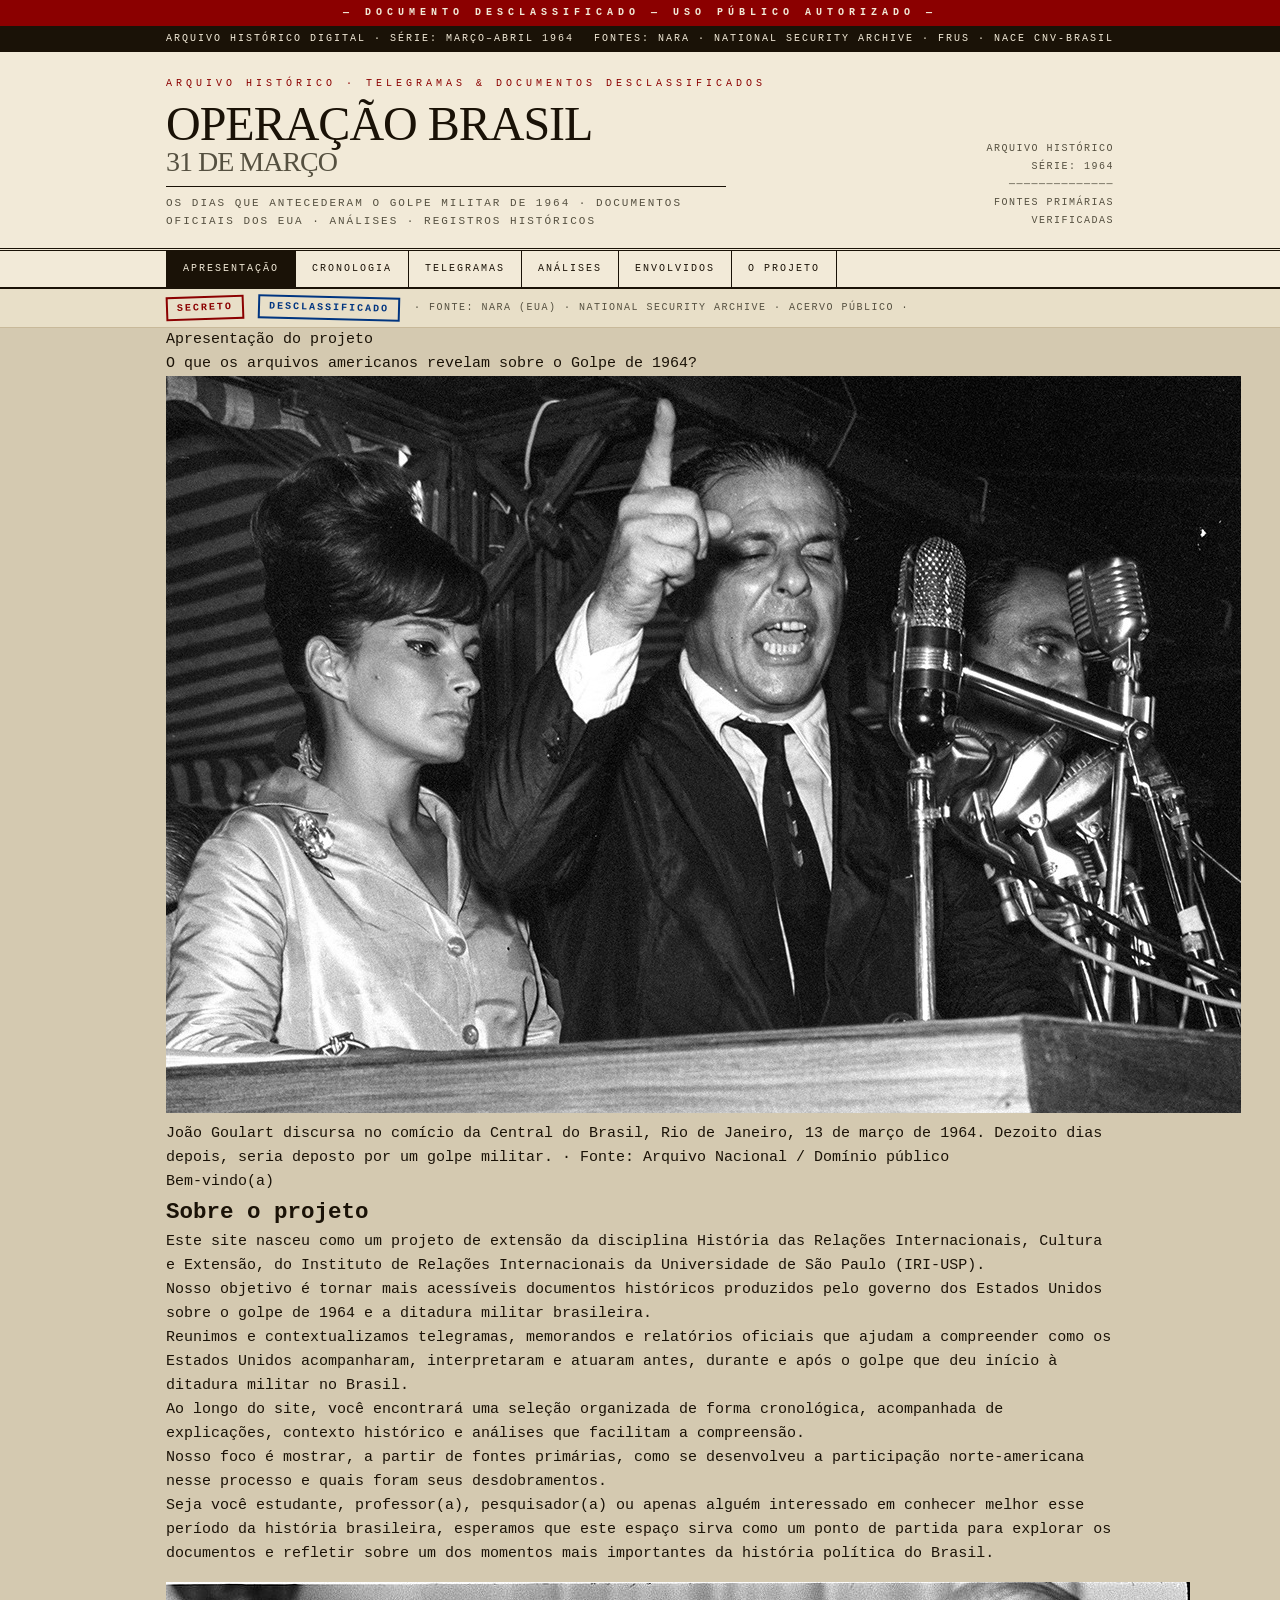
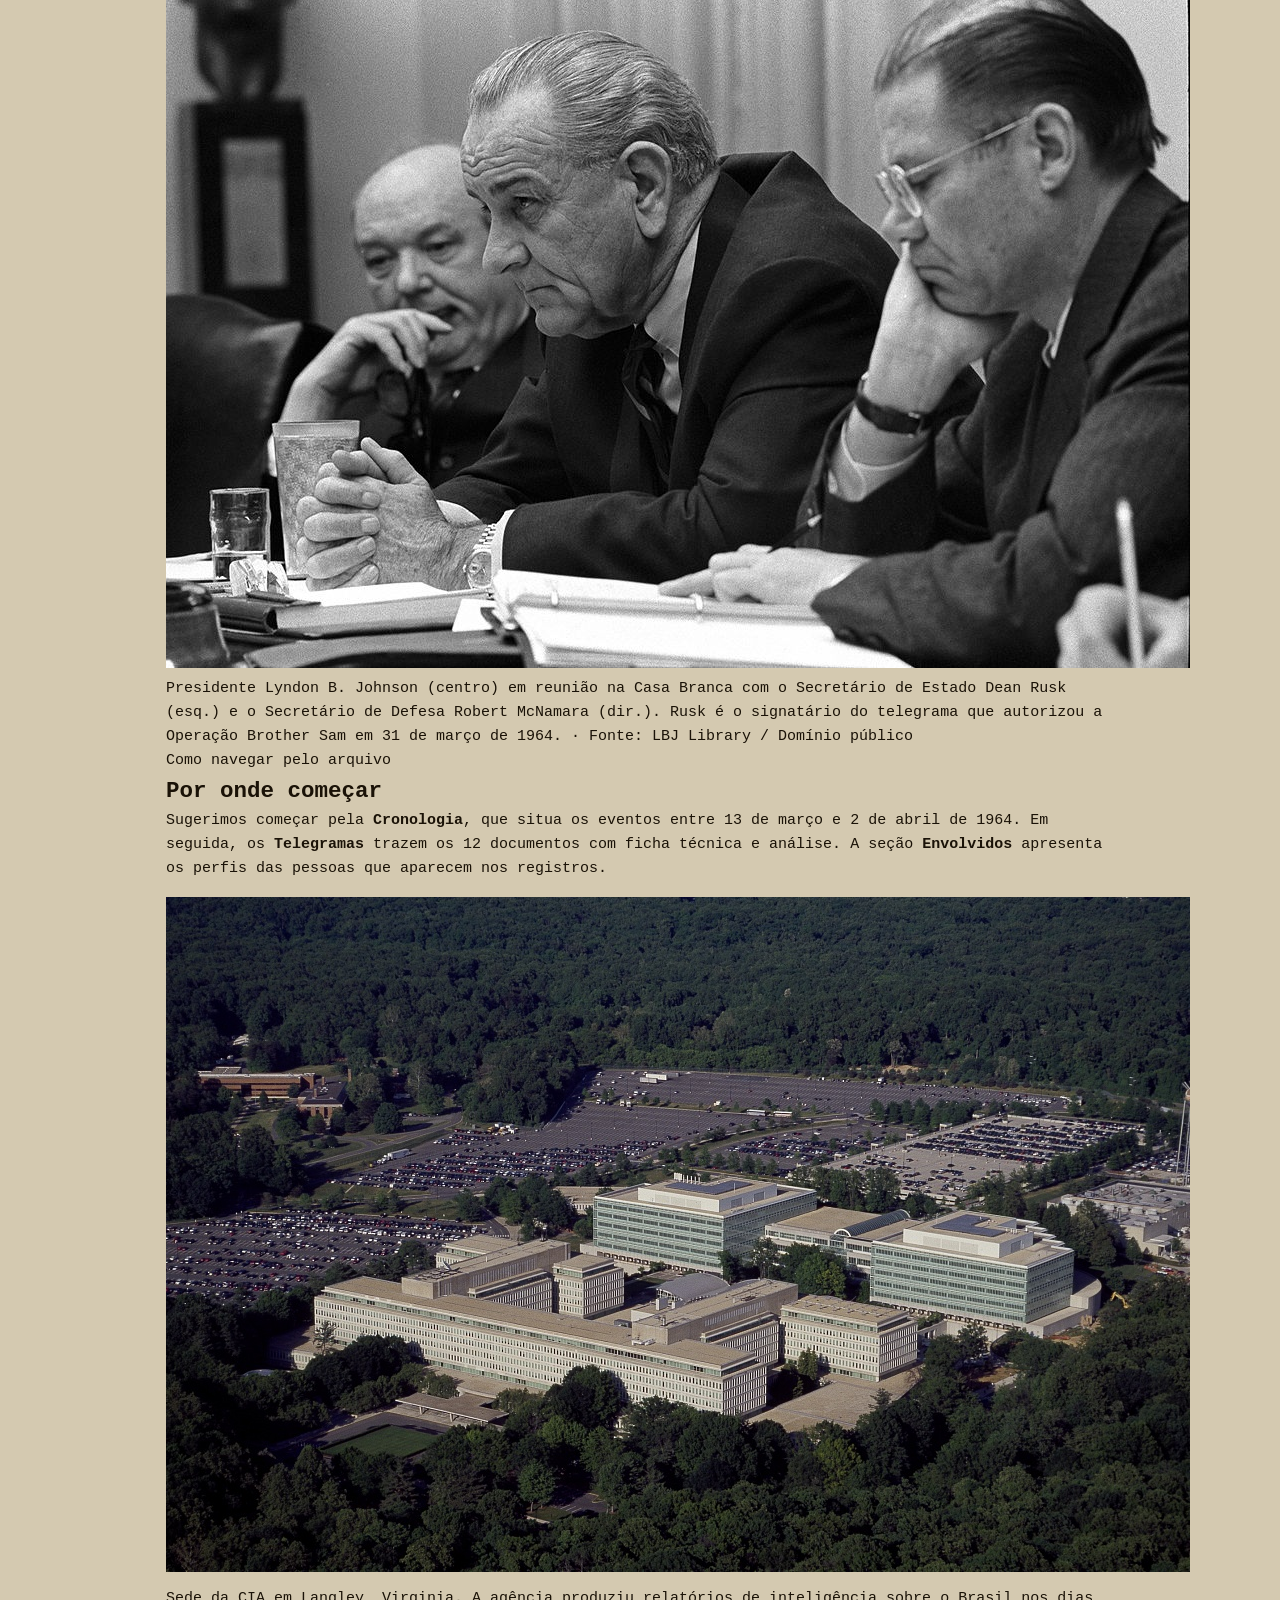
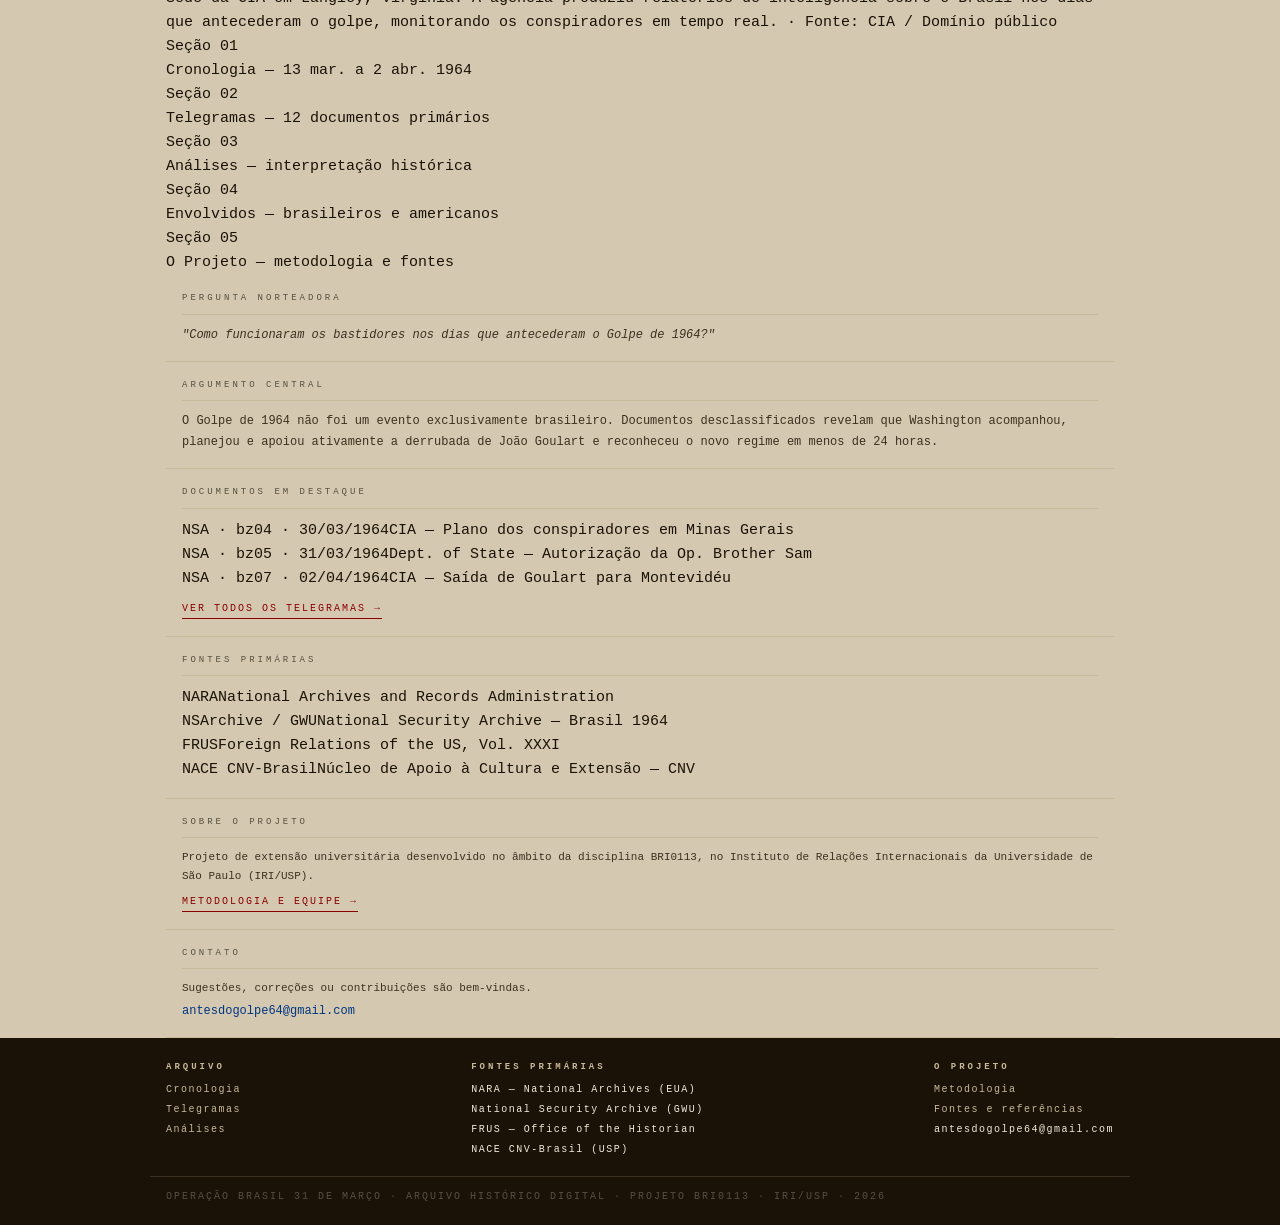
==== index.html @ 2d63143a "Add files via upload" ====
<!DOCTYPE html>
<html lang="pt-BR">
<head>
  <meta charset="UTF-8">
  <meta name="viewport" content="width=device-width, initial-scale=1.0">
  <title>Antes do Golpe — Os EUA e o Golpe de 1964</title>
  <link rel="stylesheet" href="css/style.css">
</head>
<body>

<div class="classify-bar">— documento desclassificado — uso público autorizado —</div>
<div class="meta-bar">
  <div class="container">
    <span>ARQUIVO HISTÓRICO DIGITAL · SÉRIE: MARÇO–ABRIL 1964</span>
    <span>FONTES: NARA · NATIONAL SECURITY ARCHIVE · FRUS · NACE CNV-BRASIL</span>
  </div>
</div>

<header class="site-header">
  <div class="container">
    <div class="header-left">
      <div class="header-eyebrow">arquivo histórico · telegramas & documentos desclassificados</div>
      <div class="site-title">OPERAÇÃO BRASIL <span>31 DE MARÇO</span></div>
      <div class="site-subtitle">OS DIAS QUE ANTECEDERAM O GOLPE MILITAR DE 1964 · DOCUMENTOS OFICIAIS DOS EUA · ANÁLISES · REGISTROS HISTÓRICOS</div>
    </div>
    <div class="header-right">ARQUIVO HISTÓRICO<br>SÉRIE: 1964<br>──────────────<br>FONTES PRIMÁRIAS<br>VERIFICADAS</div>
  </div>
</header>

<nav class="site-nav">
  <div class="container">
    <a class="nav-item active" href="index.html">Apresentação</a>
    <a class="nav-item" href="pages/cronologia.html">Cronologia</a>
    <a class="nav-item" href="pages/telegramas.html">Telegramas</a>
    <a class="nav-item" href="pages/analises.html">Análises</a>
    <a class="nav-item" href="pages/envolvidos.html">Envolvidos</a>
    <a class="nav-item" href="pages/sobre.html">O Projeto</a>
  </div>
</nav>

<div class="stamp-row">
  <div class="container">
    <span class="stamp">SECRETO</span>
    <span class="stamp azul">DESCLASSIFICADO</span>
    <span>· FONTE: NARA (EUA) · NATIONAL SECURITY ARCHIVE · ACERVO PÚBLICO ·</span>
  </div>
</div>

<div class="container">
  <div class="sobre-hero">
    <div class="sobre-hero-label">Apresentação do projeto</div>
    <div class="sobre-hero-title">O que os arquivos americanos revelam sobre o Golpe de 1964?</div>
    <img class="sobre-img" src="imagens/goulart-comicio.png" alt="João Goulart discursa no comício da Central do Brasil, 13 de março de 1964">
    <p class="img-caption">João Goulart discursa no comício da Central do Brasil, Rio de Janeiro, 13 de março de 1964. Dezoito dias depois, seria deposto por um golpe militar. · Fonte: Arquivo Nacional / Domínio público</p>
  </div>

  <div class="sobre-grid">
    <main class="sobre-main">

      <div class="sobre-section">
        <div class="sobre-section-label">Bem-vindo(a)</div>
        <h2>Sobre o projeto</h2>
        <p>Este site nasceu como um projeto de extensão da disciplina História das Relações Internacionais, Cultura e Extensão, do Instituto de Relações Internacionais da Universidade de São Paulo (IRI-USP).</p>
        <p>Nosso objetivo é tornar mais acessíveis documentos históricos produzidos pelo governo dos Estados Unidos sobre o golpe de 1964 e a ditadura militar brasileira.</p>
        <p>Reunimos e contextualizamos telegramas, memorandos e relatórios oficiais que ajudam a compreender como os Estados Unidos acompanharam, interpretaram e atuaram antes, durante e após o golpe que deu início à ditadura militar no Brasil.</p>
        <p>Ao longo do site, você encontrará uma seleção organizada de forma cronológica, acompanhada de explicações, contexto histórico e análises que facilitam a compreensão.</p>
        <p>Nosso foco é mostrar, a partir de fontes primárias, como se desenvolveu a participação norte-americana nesse processo e quais foram seus desdobramentos.</p>
        <p>Seja você estudante, professor(a), pesquisador(a) ou apenas alguém interessado em conhecer melhor esse período da história brasileira, esperamos que este espaço sirva como um ponto de partida para explorar os documentos e refletir sobre um dos momentos mais importantes da história política do Brasil.</p>
        <img class="sobre-img" src="imagens/lbj-rusk.png" alt="Presidente Lyndon B. Johnson em reunião na Casa Branca com Dean Rusk e Robert McNamara" style="margin-top:16px;">
        <p class="img-caption">Presidente Lyndon B. Johnson (centro) em reunião na Casa Branca com o Secretário de Estado Dean Rusk (esq.) e o Secretário de Defesa Robert McNamara (dir.). Rusk é o signatário do telegrama que autorizou a Operação Brother Sam em 31 de março de 1964. · Fonte: LBJ Library / Domínio público</p>
      </div>

      <div class="sobre-section">
        <div class="sobre-section-label">Como navegar pelo arquivo</div>
        <h2>Por onde começar</h2>
        <p>Sugerimos começar pela <strong>Cronologia</strong>, que situa os eventos entre 13 de março e 2 de abril de 1964. Em seguida, os <strong>Telegramas</strong> trazem os 12 documentos com ficha técnica e análise. A seção <strong>Envolvidos</strong> apresenta os perfis das pessoas que aparecem nos registros.</p>
        <img class="sobre-img" src="imagens/cia-langley.png" alt="Sede da CIA em Langley, Virginia" style="margin-top:16px;margin-bottom:6px;">
        <p class="img-caption">Sede da CIA em Langley, Virginia. A agência produziu relatórios de inteligência sobre o Brasil nos dias que antecederam o golpe, monitorando os conspiradores em tempo real. · Fonte: CIA / Domínio público</p>
        <div class="nav-grid">
          <a class="nav-grid-item" href="pages/cronologia.html">
            <div class="nav-grid-label">Seção 01</div>
            <div class="nav-grid-title">Cronologia — 13 mar. a 2 abr. 1964</div>
          </a>
          <a class="nav-grid-item" href="pages/telegramas.html">
            <div class="nav-grid-label">Seção 02</div>
            <div class="nav-grid-title">Telegramas — 12 documentos primários</div>
          </a>
          <a class="nav-grid-item" href="pages/analises.html">
            <div class="nav-grid-label">Seção 03</div>
            <div class="nav-grid-title">Análises — interpretação histórica</div>
          </a>
          <a class="nav-grid-item" href="pages/envolvidos.html">
            <div class="nav-grid-label">Seção 04</div>
            <div class="nav-grid-title">Envolvidos — brasileiros e americanos</div>
          </a>
          <a class="nav-grid-item" href="pages/sobre.html">
            <div class="nav-grid-label">Seção 05</div>
            <div class="nav-grid-title">O Projeto — metodologia e fontes</div>
          </a>
        </div>
      </div>

    </main>

    <aside class="sobre-sidebar">
      <div class="sidebar-block">
        <div class="sidebar-label">Pergunta norteadora</div>
        <p style="font-size:12px;line-height:1.7;color:var(--tinta-suave);font-style:italic;">"Como funcionaram os bastidores nos dias que antecederam o Golpe de 1964?"</p>
      </div>
      <div class="sidebar-block">
        <div class="sidebar-label">Argumento central</div>
        <p style="font-size:12px;line-height:1.7;color:var(--tinta-suave);">O Golpe de 1964 não foi um evento exclusivamente brasileiro. Documentos desclassificados revelam que Washington acompanhou, planejou e apoiou ativamente a derrubada de João Goulart e reconheceu o novo regime em menos de 24 horas.</p>
      </div>
      <div class="sidebar-block">
        <div class="sidebar-label">Documentos em destaque</div>
        <div class="fonte-item"><span class="fonte-sigla">NSA · bz04 · 30/03/1964</span>CIA — Plano dos conspiradores em Minas Gerais</div>
        <div class="fonte-item"><span class="fonte-sigla">NSA · bz05 · 31/03/1964</span>Dept. of State — Autorização da Op. Brother Sam</div>
        <div class="fonte-item"><span class="fonte-sigla">NSA · bz07 · 02/04/1964</span>CIA — Saída de Goulart para Montevidéu</div>
        <a class="read-more" href="pages/telegramas.html" style="margin-top:10px;display:inline-block;">Ver todos os telegramas →</a>
      </div>
      <div class="sidebar-block">
        <div class="sidebar-label">Fontes primárias</div>
        <div class="fonte-item"><span class="fonte-sigla">NARA</span><a href="https://www.archives.gov" target="_blank" rel="noopener">National Archives and Records Administration</a></div>
        <div class="fonte-item"><span class="fonte-sigla">NSArchive / GWU</span><a href="https://nsarchive2.gwu.edu/NSAEBB/NSAEBB118/" target="_blank" rel="noopener">National Security Archive — Brasil 1964</a></div>
        <div class="fonte-item"><span class="fonte-sigla">FRUS</span><a href="https://history.state.gov/historicaldocuments/frus1964-68v31" target="_blank" rel="noopener">Foreign Relations of the US, Vol. XXXI</a></div>
        <div class="fonte-item"><span class="fonte-sigla">NACE CNV-Brasil</span><a href="https://nacecnv-brasil.prceu.usp.br/" target="_blank" rel="noopener">Núcleo de Apoio à Cultura e Extensão — CNV</a></div>
      </div>
      <div class="sidebar-block">
        <div class="sidebar-label">Sobre o projeto</div>
        <p style="font-size:11px;line-height:1.7;color:var(--tinta-suave);">Projeto de extensão universitária desenvolvido no âmbito da disciplina BRI0113, no Instituto de Relações Internacionais da Universidade de São Paulo (IRI/USP).</p>
        <a class="read-more" href="pages/sobre.html" style="margin-top:8px;display:inline-block;">Metodologia e equipe →</a>
      </div>
      <div class="sidebar-block">
        <div class="sidebar-label">Contato</div>
        <p style="font-size:11px;line-height:1.7;color:var(--tinta-suave);">Sugestões, correções ou contribuições são bem-vindas.</p>
        <p style="font-size:12px;color:var(--azul);margin-top:4px;">antesdogolpe64@gmail.com</p>
      </div>
    </aside>
  </div>
</div>

<footer class="site-footer">
  <div class="container">
    <div class="footer-col"><strong>Arquivo</strong><a href="pages/cronologia.html">Cronologia</a><br><a href="pages/telegramas.html">Telegramas</a><br><a href="pages/analises.html">Análises</a></div>
    <div class="footer-col"><strong>Fontes primárias</strong>NARA — National Archives (EUA)<br>National Security Archive (GWU)<br>FRUS — Office of the Historian<br>NACE CNV-Brasil (USP)</div>
    <div class="footer-col"><strong>O Projeto</strong><a href="pages/sobre.html">Metodologia</a><br><a href="pages/sobre.html">Fontes e referências</a><br>antesdogolpe64@gmail.com</div>
  </div>
  <div class="footer-bottom container">OPERAÇÃO BRASIL 31 DE MARÇO · ARQUIVO HISTÓRICO DIGITAL · PROJETO BRI0113 · IRI/USP · 2026</div>
</footer>
</body>
</html>
---- css/style.css ----
/* Fontes do sistema — funcionam offline */

*, *::before, *::after { box-sizing: border-box; margin: 0; padding: 0; }

:root {
  --papel: #f2ead8;
  --papel-escuro: #e8dfc8;
  --papel-borda: #c8b99a;
  --tinta: #1a1207;
  --tinta-suave: #3d3020;
  --vermelho: #8b0000;
  --azul: #003580;
  --verde: #1a4a1a;
  --cinza: #555040;
}

html { scroll-behavior: smooth; }

body {
  font-family: 'Courier New', 'Courier New', monospace;
  background: #d4c9b0;
  color: var(--tinta);
  font-size: 15px;
  line-height: 1.6;
}

a { color: inherit; text-decoration: none; }
a:hover { text-decoration: underline; }

/* ── LAYOUT ── */
.container { max-width: 980px; margin: 0 auto; padding: 0 16px; }

/* ── CLASSIFY BAR ── */
.classify-bar {
  background: var(--vermelho);
  color: var(--papel);
  text-align: center;
  font-size: 10px;
  letter-spacing: 5px;
  text-transform: uppercase;
  padding: 5px;
  font-weight: 700;
}

/* ── TOP META BAR ── */
.meta-bar {
  background: var(--tinta);
  color: var(--papel);
  padding: 5px 0;
  font-size: 10px;
  letter-spacing: 2px;
}
.meta-bar .container {
  display: flex;
  justify-content: space-between;
  align-items: center;
}
.meta-bar a { color: var(--papel-borda); }
.meta-bar a:hover { color: var(--papel); text-decoration: none; }

/* ── HEADER ── */
.site-header {
  background: var(--papel);
  border-bottom: 3px double var(--tinta);
  padding: 24px 0 18px;
}
.site-header .container {
  display: flex;
  align-items: flex-end;
  justify-content: space-between;
  gap: 24px;
}
.header-left { flex: 1; }
.header-eyebrow {
  font-size: 10px;
  letter-spacing: 4px;
  text-transform: uppercase;
  color: var(--vermelho);
  margin-bottom: 8px;
}
.site-title {
  font-family: Georgia, serif;
  font-size: 48px;
  font-weight: normal;
  line-height: 1.0;
  letter-spacing: -1px;
  color: var(--tinta);
}
.site-title span { display: block; font-size: 28px; color: var(--cinza); }
.site-subtitle {
  margin-top: 10px;
  font-size: 11px;
  letter-spacing: 2px;
  color: var(--cinza);
  border-top: 1px solid var(--tinta);
  padding-top: 8px;
  max-width: 560px;
}
.header-right {
  text-align: right;
  font-size: 10px;
  letter-spacing: 1.5px;
  color: var(--cinza);
  line-height: 1.8;
}

/* ── NAV ── */
.site-nav {
  background: var(--papel);
  border-bottom: 2px solid var(--tinta);
  position: sticky;
  top: 0;
  z-index: 100;
}
.site-nav .container { display: flex; align-items: stretch; }
.nav-item {
  padding: 10px 16px;
  font-size: 10px;
  letter-spacing: 2px;
  text-transform: uppercase;
  border-right: 1px solid var(--tinta);
  color: var(--tinta);
  white-space: nowrap;
  transition: background 0.15s, color 0.15s;
  display: flex;
  align-items: center;
}
.nav-item:hover, .nav-item.active {
  background: var(--tinta);
  color: var(--papel);
  text-decoration: none;
}
.nav-item:first-child { border-left: 1px solid var(--tinta); }

/* ── STAMP ROW ── */
.stamp-row {
  background: var(--papel-escuro);
  border-bottom: 1px solid var(--papel-borda);
  padding: 7px 0;
}
.stamp-row .container {
  display: flex;
  align-items: center;
  gap: 14px;
  font-size: 10px;
  letter-spacing: 1.5px;
  color: var(--cinza);
  flex-wrap: wrap;
}
.stamp {
  border: 2px solid var(--vermelho);
  color: var(--vermelho);
  padding: 2px 9px;
  font-size: 10px;
  letter-spacing: 2px;
  font-weight: 700;
  transform: rotate(-2deg);
  display: inline-block;
  white-space: nowrap;
  flex-shrink: 0;
}
.stamp.azul {
  border-color: var(--azul);
  color: var(--azul);
  transform: rotate(1.5deg);
}

/* ── MAIN GRID ── */
.main-grid {
  background: var(--papel);
  display: grid;
  grid-template-columns: 1fr 300px;
  border-left: 1px solid var(--papel-borda);
  border-right: 1px solid var(--papel-borda);
}

/* ── HERO ── */
.hero {
  padding: 24px;
  border-bottom: 2px solid var(--tinta);
  border-right: 1px solid var(--papel-borda);
}
.hero-kicker {
  font-size: 10px;
  letter-spacing: 3px;
  text-transform: uppercase;
  color: var(--vermelho);
  margin-bottom: 8px;
}
.hero-hed {
  font-family: Georgia, serif;
  font-size: 26px;
  font-weight: normal;
  line-height: 1.2;
  color: var(--tinta);
  margin-bottom: 12px;
}
.hero-meta {
  display: flex;
  gap: 20px;
  font-size: 10px;
  letter-spacing: 1.5px;
  color: var(--cinza);
  border-top: 1px solid var(--papel-borda);
  border-bottom: 1px solid var(--papel-borda);
  padding: 7px 0;
  flex-wrap: wrap;
}
.hero-meta strong { color: var(--tinta); }
.redacted {
  background: var(--tinta);
  color: var(--tinta);
  border-radius: 2px;
  padding: 0 4px;
  user-select: none;
  font-size: 11px;
  cursor: not-allowed;
}
.hero-img {
  width: 100%;
  height: 200px;
  background: var(--papel-escuro);
  border: 1px solid var(--papel-borda);
  margin: 14px 0;
  display: flex;
  align-items: center;
  justify-content: center;
  font-size: 10px;
  letter-spacing: 2px;
  color: var(--cinza);
  text-transform: uppercase;
  position: relative;
  overflow: hidden;
}
.hero-img::after {
  content: '';
  position: absolute;
  inset: 0;
  background: repeating-linear-gradient(45deg, transparent, transparent 10px, rgba(0,0,0,0.02) 10px, rgba(0,0,0,0.02) 11px);
}
.hero-body {
  font-size: 14px;
  line-height: 1.7;
  color: var(--tinta-suave);
  margin-top: 12px;
  font-style: italic;
}
.hero-body p + p { margin-top: 10px; }
.read-more {
  display: inline-block;
  margin-top: 12px;
  font-size: 10px;
  letter-spacing: 2px;
  text-transform: uppercase;
  color: var(--vermelho);
  border-bottom: 1px solid var(--vermelho);
  padding-bottom: 1px;
}
.read-more:hover { text-decoration: none; color: var(--tinta); border-color: var(--tinta); }

/* ── ARTICLE LIST ── */
.article-list { border-right: 1px solid var(--papel-borda); }
.section-label {
  padding: 8px 24px;
  font-size: 9px;
  letter-spacing: 4px;
  text-transform: uppercase;
  color: var(--cinza);
  background: var(--papel-escuro);
  border-bottom: 1px solid var(--papel-borda);
  border-top: 1px solid var(--papel-borda);
}
.article-card {
  padding: 16px 24px;
  border-bottom: 1px solid var(--papel-borda);
  transition: background 0.1s;
  display: block;
}
.article-card:hover { background: var(--papel-escuro); text-decoration: none; }
.article-date {
  font-size: 10px;
  letter-spacing: 2px;
  color: var(--cinza);
  margin-bottom: 5px;
  text-transform: uppercase;
}
.article-hed {
  font-family: Georgia, serif;
  font-size: 16px;
  font-weight: normal;
  line-height: 1.3;
  color: var(--tinta);
  margin-bottom: 6px;
}
.article-deck {
  font-size: 12px;
  color: var(--tinta-suave);
  line-height: 1.5;
  margin-bottom: 8px;
}
.tag {
  display: inline-block;
  font-size: 9px;
  letter-spacing: 2px;
  text-transform: uppercase;
  border: 1px solid;
  padding: 2px 7px;
  margin-top: 2px;
}
.tag-telegrama { color: var(--vermelho); border-color: var(--vermelho); }
.tag-analise { color: var(--azul); border-color: var(--azul); }
.tag-cronologia { color: var(--verde); border-color: var(--verde); }
.tag-foto { color: #6b4c00; border-color: #6b4c00; }
.tag-documento { color: #4a0060; border-color: #4a0060; }

/* ── SIDEBAR ── */
.sidebar { padding: 0; background: var(--papel); }
.sidebar-block { padding: 16px; border-bottom: 1px solid var(--papel-borda); }
.sidebar-label {
  font-size: 9px;
  letter-spacing: 3px;
  text-transform: uppercase;
  color: var(--cinza);
  border-bottom: 1px solid var(--papel-borda);
  padding-bottom: 8px;
  margin-bottom: 10px;
}

/* Search */
.search-form { display: flex; }
.search-form input {
  flex: 1;
  font-family: 'Courier New', monospace;
  font-size: 11px;
  padding: 7px 10px;
  border: 1px solid var(--tinta);
  border-right: none;
  background: var(--papel);
  color: var(--tinta);
  outline: none;
  letter-spacing: 1px;
}
.search-form input:focus { background: #fff; }
.search-form button {
  font-family: 'Courier New', monospace;
  font-size: 10px;
  letter-spacing: 2px;
  padding: 7px 12px;
  border: 1px solid var(--tinta);
  background: var(--tinta);
  color: var(--papel);
  cursor: pointer;
  text-transform: uppercase;
}
.search-form button:hover { background: var(--vermelho); border-color: var(--vermelho); }

/* Timeline */
.tl-item {
  display: flex;
  gap: 10px;
  margin-bottom: 10px;
  font-size: 12px;
}
.tl-date {
  font-weight: 700;
  color: var(--vermelho);
  white-space: nowrap;
  font-size: 11px;
  min-width: 55px;
  padding-top: 1px;
}
.tl-text { color: var(--tinta-suave); line-height: 1.4; }

/* Doc items */
.doc-item {
  font-size: 11px;
  padding: 8px 0;
  border-bottom: 1px dashed var(--papel-borda);
  line-height: 1.5;
  color: var(--tinta-suave);
}
.doc-item:last-child { border-bottom: none; }
.doc-id {
  display: block;
  font-size: 10px;
  color: var(--vermelho);
  letter-spacing: 1.5px;
  margin-bottom: 2px;
  font-weight: 700;
}
.doc-item a:hover .doc-id { color: var(--tinta); }

/* Personagens */
.personagem-item {
  display: flex;
  gap: 10px;
  padding: 8px 0;
  border-bottom: 1px dashed var(--papel-borda);
  font-size: 12px;
  align-items: flex-start;
}
.personagem-item:last-child { border-bottom: none; }
.personagem-inicial {
  width: 36px;
  height: 36px;
  border: 1px solid var(--papel-borda);
  display: flex;
  align-items: center;
  justify-content: center;
  font-size: 13px;
  font-weight: 700;
  color: var(--cinza);
  flex-shrink: 0;
  background: var(--papel-escuro);
}
.personagem-nome { font-weight: 700; color: var(--tinta); font-size: 12px; }
.personagem-cargo { color: var(--cinza); font-size: 11px; }

/* ── FOOTER ── */
.site-footer {
  background: var(--tinta);
  color: var(--papel);
  padding: 20px 0;
  font-size: 10px;
  letter-spacing: 1.5px;
  margin-top: 0;
}
.site-footer .container {
  display: flex;
  justify-content: space-between;
  align-items: flex-start;
  gap: 24px;
  flex-wrap: wrap;
}
.footer-col { line-height: 2; }
.footer-col strong {
  display: block;
  margin-bottom: 4px;
  color: var(--papel-borda);
  letter-spacing: 3px;
  font-size: 9px;
  text-transform: uppercase;
}
.footer-col a { color: var(--papel-borda); }
.footer-col a:hover { color: var(--papel); text-decoration: none; }
.footer-bottom {
  border-top: 1px solid var(--tinta-suave);
  margin-top: 16px;
  padding-top: 12px;
  text-align: center;
  color: var(--cinza);
  font-size: 10px;
  letter-spacing: 2px;
}

/* ── PÁGINA INTERNA ── */
.page-header {
  background: var(--papel);
  border-bottom: 2px solid var(--tinta);
  border-left: 1px solid var(--papel-borda);
  border-right: 1px solid var(--papel-borda);
  padding: 24px;
}
.page-content {
  background: var(--papel);
  border-left: 1px solid var(--papel-borda);
  border-right: 1px solid var(--papel-borda);
  padding: 24px;
  min-height: 60vh;
}

/* ── TELEGRAMA PAGE ── */
.telegrama-doc {
  border: 1px solid var(--papel-borda);
  margin-bottom: 24px;
}
.telegrama-doc-header {
  background: var(--papel-escuro);
  border-bottom: 2px solid var(--tinta);
  padding: 16px 20px;
}
.telegrama-doc-grid {
  display: grid;
  grid-template-columns: 1fr 1fr;
  gap: 8px;
  font-size: 12px;
  margin-top: 10px;
}
.telegrama-doc-field strong {
  display: block;
  font-size: 9px;
  letter-spacing: 2px;
  text-transform: uppercase;
  color: var(--cinza);
  margin-bottom: 2px;
}
.telegrama-doc-body {
  padding: 20px;
  font-size: 13px;
  line-height: 1.8;
  white-space: pre-wrap;
  border-bottom: 1px solid var(--papel-borda);
}
.telegrama-doc-analysis {
  padding: 16px 20px;
  font-size: 13px;
  line-height: 1.7;
  color: var(--tinta-suave);
  border-top: 2px solid var(--tinta);
}
.telegrama-doc-analysis h3 {
  font-family: Georgia, serif;
  font-size: 15px;
  font-weight: normal;
  margin-bottom: 10px;
  color: var(--tinta);
}

/* ── CRONOLOGIA PAGE ── */
.cronologia-entry {
  display: grid;
  grid-template-columns: 120px 1fr;
  gap: 0;
  border-bottom: 1px solid var(--papel-borda);
}
.cronologia-entry:last-child { border-bottom: none; }
.cronologia-data {
  padding: 16px;
  border-right: 2px solid var(--vermelho);
  font-size: 11px;
  font-weight: 700;
  color: var(--vermelho);
  letter-spacing: 1.5px;
  line-height: 1.5;
}
.cronologia-data span {
  display: block;
  font-weight: normal;
  color: var(--cinza);
  font-size: 10px;
}
.cronologia-content { padding: 16px; }
.cronologia-content h3 {
  font-family: Georgia, serif;
  font-size: 17px;
  font-weight: normal;
  margin-bottom: 6px;
}
.cronologia-content p { font-size: 13px; color: var(--tinta-suave); line-height: 1.6; }
.cronologia-content .tag { margin-top: 8px; }

/* ── BACK LINK ── */
.back-link {
  display: inline-block;
  font-size: 10px;
  letter-spacing: 2px;
  text-transform: uppercase;
  color: var(--cinza);
  margin-bottom: 16px;
  padding: 4px 0;
  border-bottom: 1px solid var(--papel-borda);
}
.back-link:hover { color: var(--tinta); border-color: var(--tinta); text-decoration: none; }

/* ── RESPONSIVE ── */
@media (max-width: 720px) {
  .main-grid { grid-template-columns: 1fr; }
  .sidebar { border-top: 2px solid var(--tinta); }
  .site-title { font-size: 34px; }
  .site-title span { font-size: 22px; }
  .header-right { display: none; }
  .nav-item { padding: 10px 10px; font-size: 9px; letter-spacing: 1px; }
  .hero-hed { font-size: 20px; }
  .meta-bar .container { flex-direction: column; gap: 4px; text-align: center; }
  .site-footer .container { flex-direction: column; }
  .cronologia-entry { grid-template-columns: 90px 1fr; }
  .telegrama-doc-grid { grid-template-columns: 1fr; }
  .site-header .container { flex-direction: column; }
}
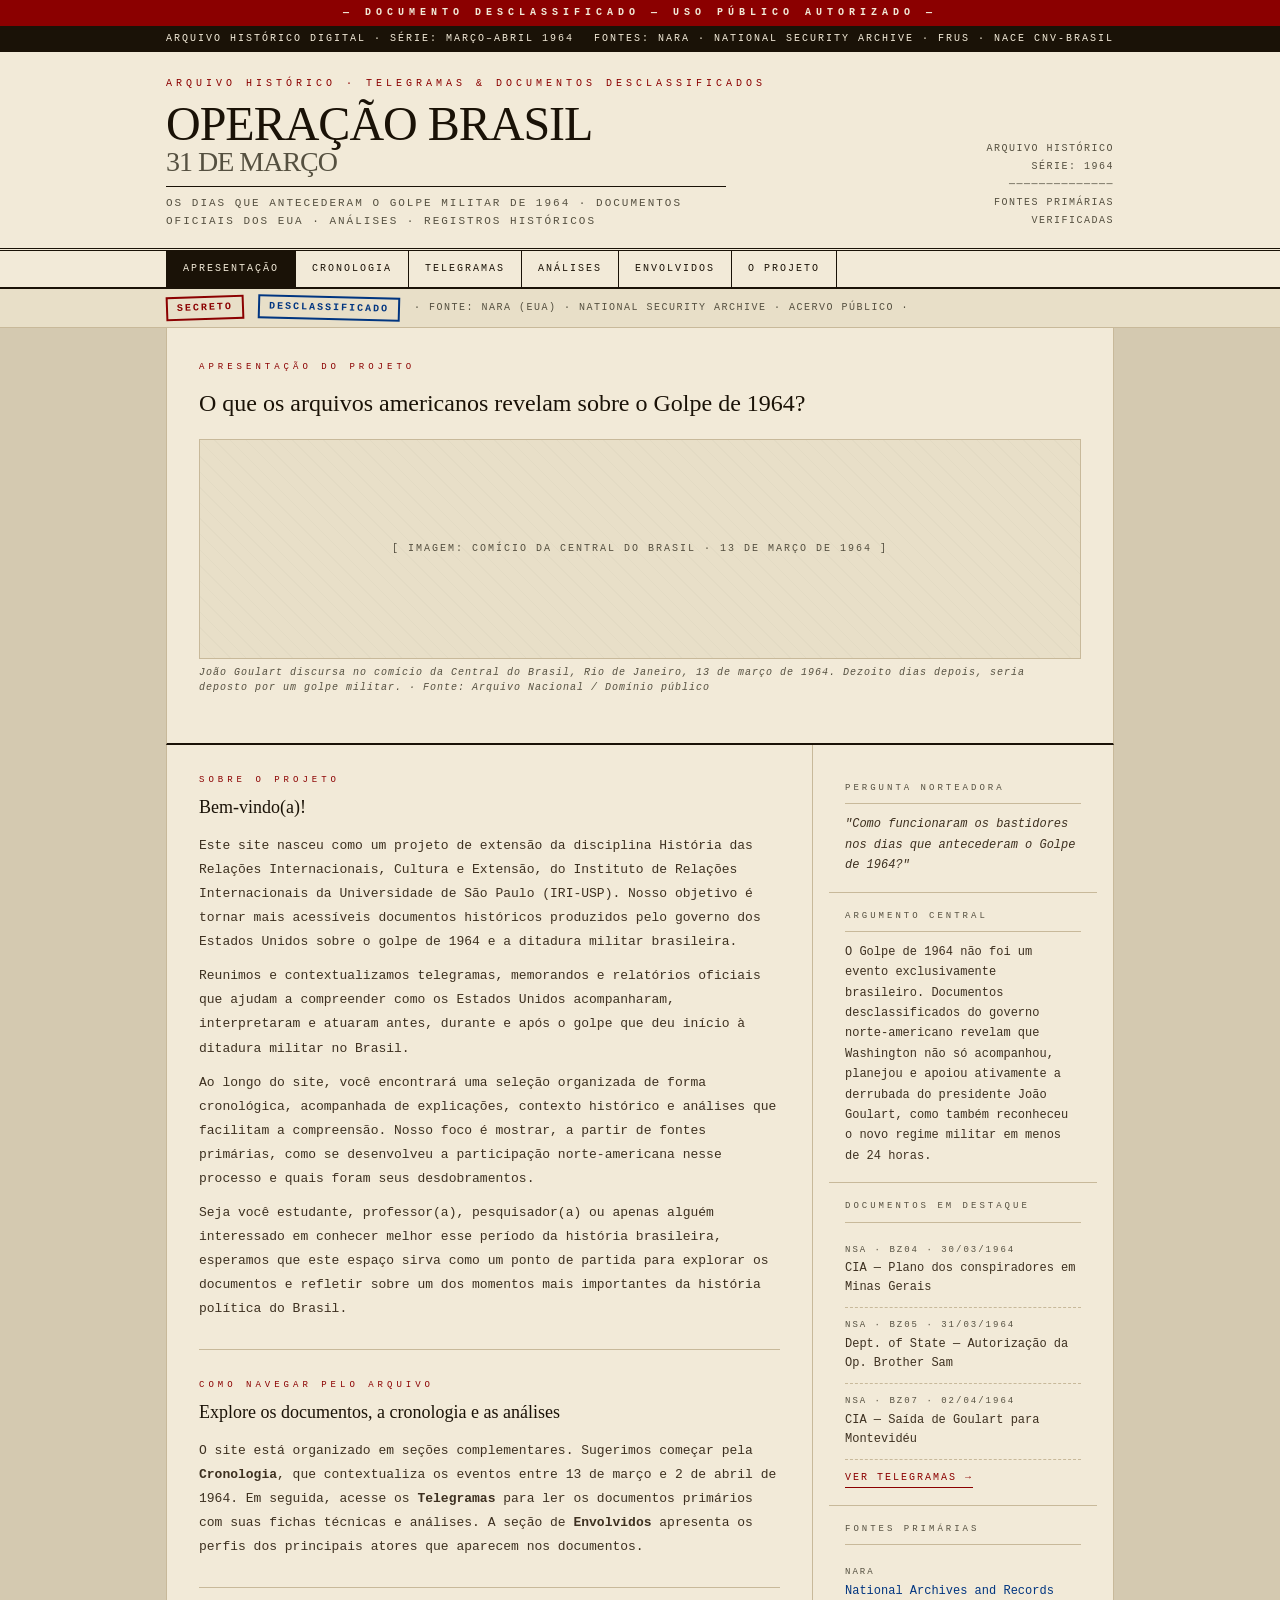
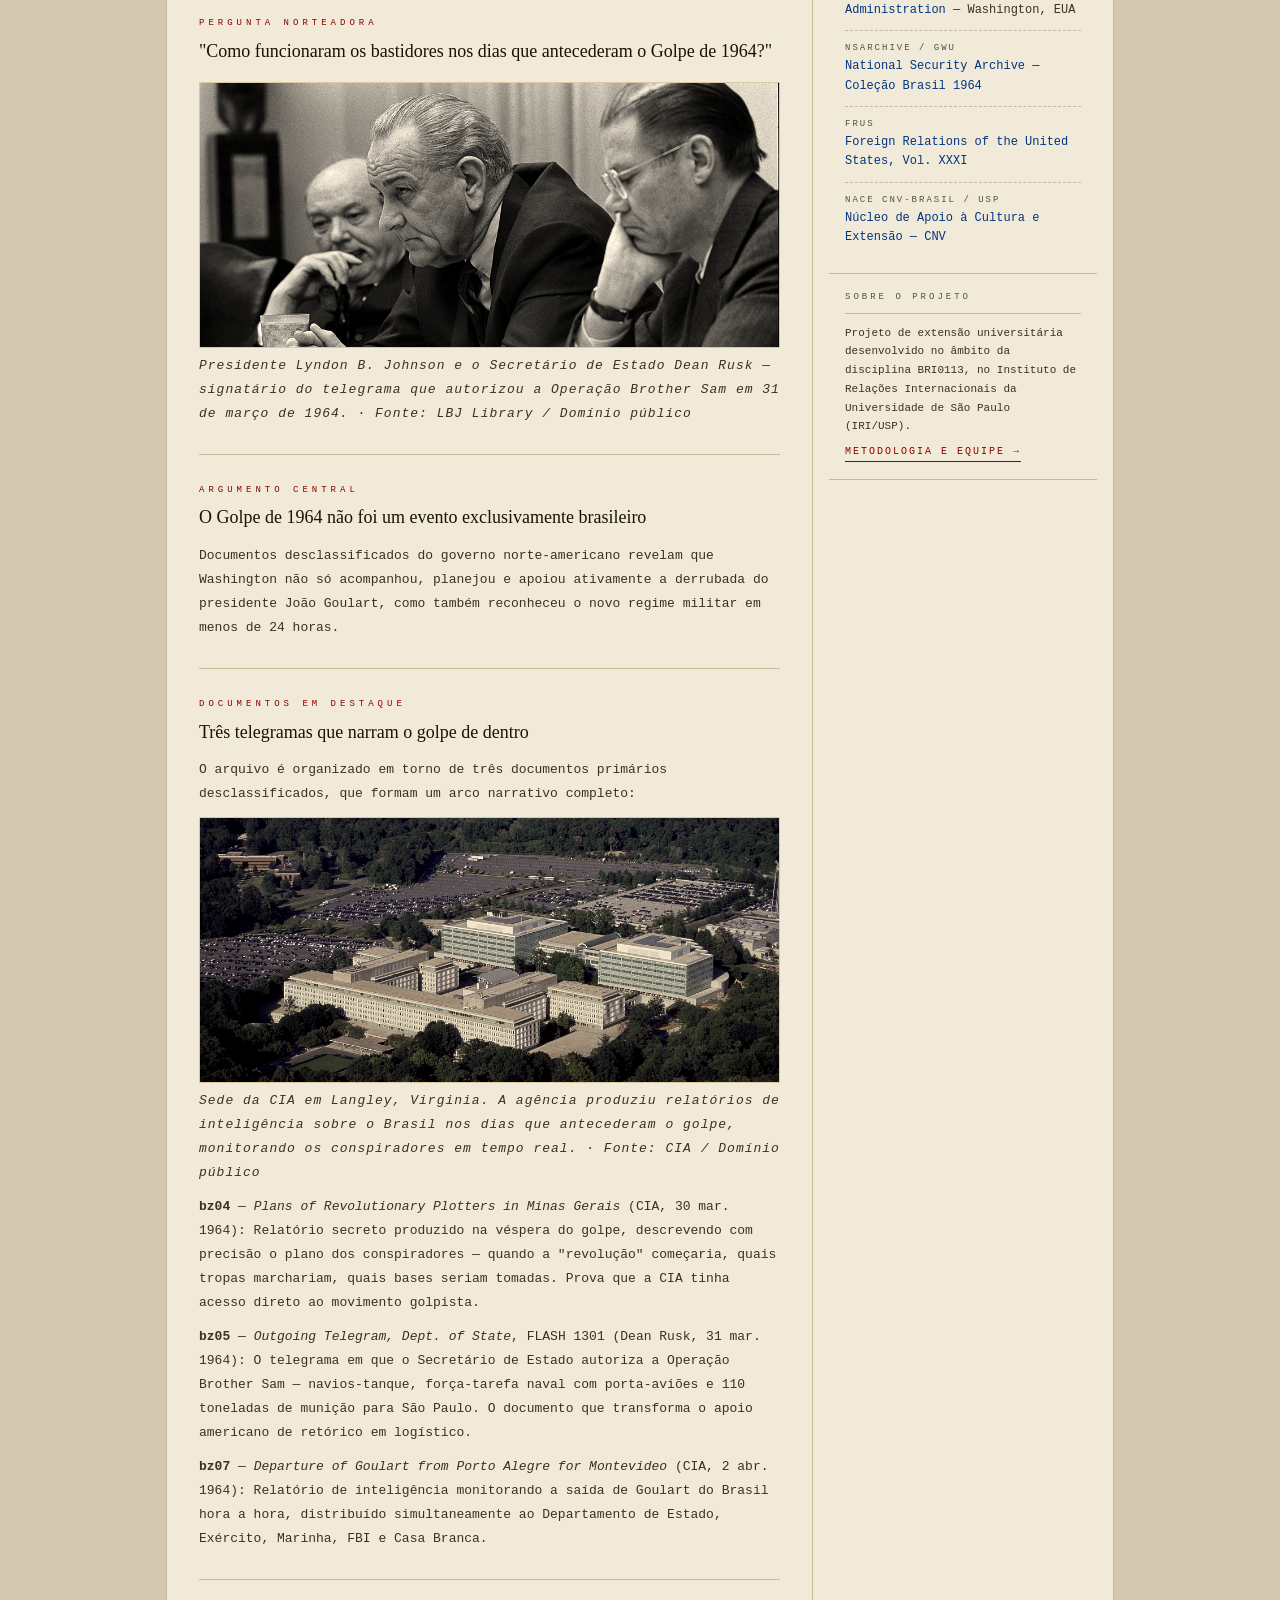
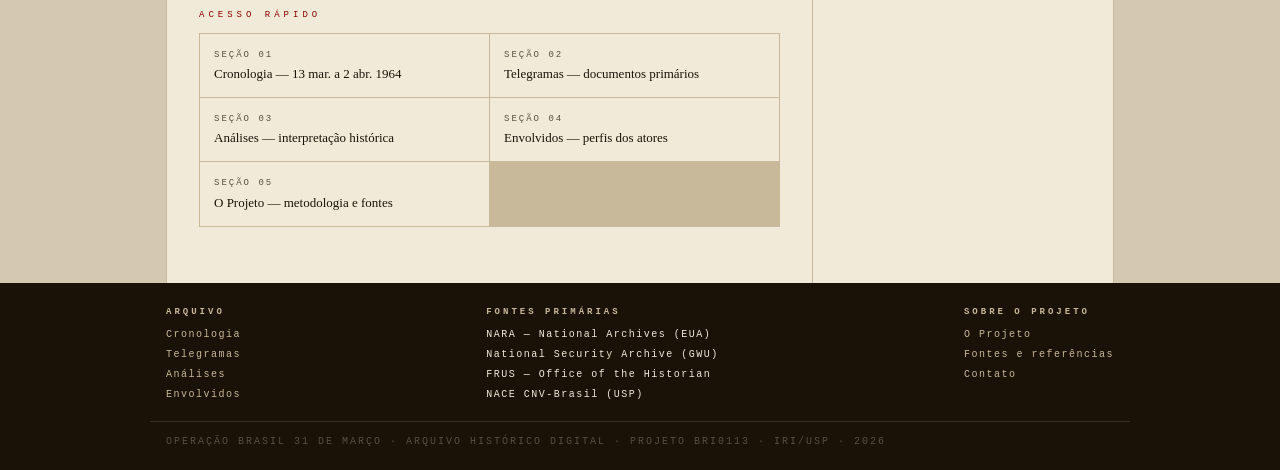
==== commit 8bc16341: "Add files via upload" ====
--- a/index.html
+++ b/index.html
@@ -3,12 +3,14 @@
 <head>
   <meta charset="UTF-8">
   <meta name="viewport" content="width=device-width, initial-scale=1.0">
-  <title>Antes do Golpe — Os EUA e o Golpe de 1964</title>
+  <title>Operação Brasil 31 de Março — Os Dias que Antecederam o Golpe de 1964</title>
+  <meta name="description" content="Arquivo histórico digital com telegramas oficiais desclassificados da CIA e do Departamento de Estado norte-americano sobre o papel dos EUA no golpe militar de 1964 no Brasil.">
   <link rel="stylesheet" href="css/style.css">
 </head>
 <body>
 
 <div class="classify-bar">— documento desclassificado — uso público autorizado —</div>
+
 <div class="meta-bar">
   <div class="container">
     <span>ARQUIVO HISTÓRICO DIGITAL · SÉRIE: MARÇO–ABRIL 1964</span>
@@ -20,10 +22,19 @@
   <div class="container">
     <div class="header-left">
       <div class="header-eyebrow">arquivo histórico · telegramas & documentos desclassificados</div>
-      <div class="site-title">OPERAÇÃO BRASIL <span>31 DE MARÇO</span></div>
+      <div class="site-title">
+        OPERAÇÃO BRASIL
+        <span>31 DE MARÇO</span>
+      </div>
       <div class="site-subtitle">OS DIAS QUE ANTECEDERAM O GOLPE MILITAR DE 1964 · DOCUMENTOS OFICIAIS DOS EUA · ANÁLISES · REGISTROS HISTÓRICOS</div>
     </div>
-    <div class="header-right">ARQUIVO HISTÓRICO<br>SÉRIE: 1964<br>──────────────<br>FONTES PRIMÁRIAS<br>VERIFICADAS</div>
+    <div class="header-right">
+      ARQUIVO HISTÓRICO<br>
+      SÉRIE: 1964<br>
+      ──────────────<br>
+      FONTES PRIMÁRIAS<br>
+      VERIFICADAS
+    </div>
   </div>
 </header>
 
@@ -47,35 +58,85 @@
 </div>
 
 <div class="container">
+
+  <!-- IMAGEM DE ABERTURA -->
   <div class="sobre-hero">
     <div class="sobre-hero-label">Apresentação do projeto</div>
     <div class="sobre-hero-title">O que os arquivos americanos revelam sobre o Golpe de 1964?</div>
-    <img class="sobre-img" src="imagens/goulart-comicio.png" alt="João Goulart discursa no comício da Central do Brasil, 13 de março de 1964">
+
+    <img
+      class="sobre-img"
+      src="https://upload.wikimedia.org/wikipedia/commons/thumb/6/6e/João_Goulart_discursando_-_13_de_março_1964.jpg/1200px-João_Goulart_discursando_-_13_de_março_1964.jpg"
+      alt="João Goulart discursa no comício da Central do Brasil, 13 de março de 1964"
+      onerror="this.style.display='none'; document.getElementById('img-placeholder-hero').style.display='flex';"
+    >
+    <div id="img-placeholder-hero" class="img-placeholder" style="display:none;">[ imagem: comício da Central do Brasil · 13 de março de 1964 ]</div>
     <p class="img-caption">João Goulart discursa no comício da Central do Brasil, Rio de Janeiro, 13 de março de 1964. Dezoito dias depois, seria deposto por um golpe militar. · Fonte: Arquivo Nacional / Domínio público</p>
   </div>
 
   <div class="sobre-grid">
     <main class="sobre-main">
 
-      <div class="sobre-section">
-        <div class="sobre-section-label">Bem-vindo(a)</div>
-        <h2>Sobre o projeto</h2>
-        <p>Este site nasceu como um projeto de extensão da disciplina História das Relações Internacionais, Cultura e Extensão, do Instituto de Relações Internacionais da Universidade de São Paulo (IRI-USP).</p>
-        <p>Nosso objetivo é tornar mais acessíveis documentos históricos produzidos pelo governo dos Estados Unidos sobre o golpe de 1964 e a ditadura militar brasileira.</p>
+      <!-- SEÇÃO 1: SOBRE O PROJETO -->
+      <div class="sobre-section">
+        <div class="sobre-section-label">Sobre o projeto</div>
+        <h2>Bem-vindo(a)!</h2>
+        <p>Este site nasceu como um projeto de extensão da disciplina História das Relações Internacionais, Cultura e Extensão, do Instituto de Relações Internacionais da Universidade de São Paulo (IRI-USP). Nosso objetivo é tornar mais acessíveis documentos históricos produzidos pelo governo dos Estados Unidos sobre o golpe de 1964 e a ditadura militar brasileira.</p>
         <p>Reunimos e contextualizamos telegramas, memorandos e relatórios oficiais que ajudam a compreender como os Estados Unidos acompanharam, interpretaram e atuaram antes, durante e após o golpe que deu início à ditadura militar no Brasil.</p>
-        <p>Ao longo do site, você encontrará uma seleção organizada de forma cronológica, acompanhada de explicações, contexto histórico e análises que facilitam a compreensão.</p>
-        <p>Nosso foco é mostrar, a partir de fontes primárias, como se desenvolveu a participação norte-americana nesse processo e quais foram seus desdobramentos.</p>
+        <p>Ao longo do site, você encontrará uma seleção organizada de forma cronológica, acompanhada de explicações, contexto histórico e análises que facilitam a compreensão. Nosso foco é mostrar, a partir de fontes primárias, como se desenvolveu a participação norte-americana nesse processo e quais foram seus desdobramentos.</p>
         <p>Seja você estudante, professor(a), pesquisador(a) ou apenas alguém interessado em conhecer melhor esse período da história brasileira, esperamos que este espaço sirva como um ponto de partida para explorar os documentos e refletir sobre um dos momentos mais importantes da história política do Brasil.</p>
-        <img class="sobre-img" src="imagens/lbj-rusk.png" alt="Presidente Lyndon B. Johnson em reunião na Casa Branca com Dean Rusk e Robert McNamara" style="margin-top:16px;">
-        <p class="img-caption">Presidente Lyndon B. Johnson (centro) em reunião na Casa Branca com o Secretário de Estado Dean Rusk (esq.) e o Secretário de Defesa Robert McNamara (dir.). Rusk é o signatário do telegrama que autorizou a Operação Brother Sam em 31 de março de 1964. · Fonte: LBJ Library / Domínio público</p>
-      </div>
-
+      </div>
+
+      <!-- SEÇÃO 2: COMO NAVEGAR -->
       <div class="sobre-section">
         <div class="sobre-section-label">Como navegar pelo arquivo</div>
-        <h2>Por onde começar</h2>
-        <p>Sugerimos começar pela <strong>Cronologia</strong>, que situa os eventos entre 13 de março e 2 de abril de 1964. Em seguida, os <strong>Telegramas</strong> trazem os 12 documentos com ficha técnica e análise. A seção <strong>Envolvidos</strong> apresenta os perfis das pessoas que aparecem nos registros.</p>
-        <img class="sobre-img" src="imagens/cia-langley.png" alt="Sede da CIA em Langley, Virginia" style="margin-top:16px;margin-bottom:6px;">
+        <h2>Explore os documentos, a cronologia e as análises</h2>
+        <p>O site está organizado em seções complementares. Sugerimos começar pela <strong>Cronologia</strong>, que contextualiza os eventos entre 13 de março e 2 de abril de 1964. Em seguida, acesse os <strong>Telegramas</strong> para ler os documentos primários com suas fichas técnicas e análises. A seção de <strong>Envolvidos</strong> apresenta os perfis dos principais atores que aparecem nos documentos.</p>
+      </div>
+
+      <!-- SEÇÃO 3: A PERGUNTA -->
+      <div class="sobre-section">
+        <div class="sobre-section-label">Pergunta norteadora</div>
+        <h2>"Como funcionaram os bastidores nos dias que antecederam o Golpe de 1964?"</h2>
+
+        <img
+          class="sobre-img"
+          src="images/lbj-rusk-1964.jpg"
+          alt="Presidente Lyndon B. Johnson e o Secretário de Estado Dean Rusk"
+          style="margin-top:16px;"
+        >
+        <p class="img-caption">Presidente Lyndon B. Johnson e o Secretário de Estado Dean Rusk — signatário do telegrama que autorizou a Operação Brother Sam em 31 de março de 1964. · Fonte: LBJ Library / Domínio público</p>
+      </div>
+
+      <!-- SEÇÃO 4: ARGUMENTO CENTRAL -->
+      <div class="sobre-section">
+        <div class="sobre-section-label">Argumento central</div>
+        <h2>O Golpe de 1964 não foi um evento exclusivamente brasileiro</h2>
+        <p>Documentos desclassificados do governo norte-americano revelam que Washington não só acompanhou, planejou e apoiou ativamente a derrubada do presidente João Goulart, como também reconheceu o novo regime militar em menos de 24 horas.</p>
+      </div>
+
+      <!-- SEÇÃO 5: OS DOCUMENTOS -->
+      <div class="sobre-section">
+        <div class="sobre-section-label">Documentos em destaque</div>
+        <h2>Três telegramas que narram o golpe de dentro</h2>
+        <p>O arquivo é organizado em torno de três documentos primários desclassificados, que formam um arco narrativo completo:</p>
+
+        <img
+          class="sobre-img"
+          src="images/cia-hq.jpg"
+          alt="Sede da CIA em Langley, Virginia"
+          style="margin-top:4px;"
+        >
         <p class="img-caption">Sede da CIA em Langley, Virginia. A agência produziu relatórios de inteligência sobre o Brasil nos dias que antecederam o golpe, monitorando os conspiradores em tempo real. · Fonte: CIA / Domínio público</p>
+
+        <p><strong>bz04</strong> — <em>Plans of Revolutionary Plotters in Minas Gerais</em> (CIA, 30 mar. 1964): Relatório secreto produzido na véspera do golpe, descrevendo com precisão o plano dos conspiradores — quando a "revolução" começaria, quais tropas marchariam, quais bases seriam tomadas. Prova que a CIA tinha acesso direto ao movimento golpista.</p>
+        <p><strong>bz05</strong> — <em>Outgoing Telegram, Dept. of State</em>, FLASH 1301 (Dean Rusk, 31 mar. 1964): O telegrama em que o Secretário de Estado autoriza a Operação Brother Sam — navios-tanque, força-tarefa naval com porta-aviões e 110 toneladas de munição para São Paulo. O documento que transforma o apoio americano de retórico em logístico.</p>
+        <p><strong>bz07</strong> — <em>Departure of Goulart from Porto Alegre for Montevideo</em> (CIA, 2 abr. 1964): Relatório de inteligência monitorando a saída de Goulart do Brasil hora a hora, distribuído simultaneamente ao Departamento de Estado, Exército, Marinha, FBI e Casa Branca.</p>
+      </div>
+
+      <!-- SEÇÃO 6: NAVEGAÇÃO RÁPIDA -->
+      <div class="sobre-section">
+        <div class="sobre-section-label">Acesso rápido</div>
         <div class="nav-grid">
           <a class="nav-grid-item" href="pages/cronologia.html">
             <div class="nav-grid-label">Seção 01</div>
@@ -83,7 +144,7 @@
           </a>
           <a class="nav-grid-item" href="pages/telegramas.html">
             <div class="nav-grid-label">Seção 02</div>
-            <div class="nav-grid-title">Telegramas — 12 documentos primários</div>
+            <div class="nav-grid-title">Telegramas — documentos primários</div>
           </a>
           <a class="nav-grid-item" href="pages/analises.html">
             <div class="nav-grid-label">Seção 03</div>
@@ -91,7 +152,7 @@
           </a>
           <a class="nav-grid-item" href="pages/envolvidos.html">
             <div class="nav-grid-label">Seção 04</div>
-            <div class="nav-grid-title">Envolvidos — brasileiros e americanos</div>
+            <div class="nav-grid-title">Envolvidos — perfis dos atores</div>
           </a>
           <a class="nav-grid-item" href="pages/sobre.html">
             <div class="nav-grid-label">Seção 05</div>
@@ -102,50 +163,93 @@
 
     </main>
 
+    <!-- SIDEBAR -->
     <aside class="sobre-sidebar">
+
       <div class="sidebar-block">
         <div class="sidebar-label">Pergunta norteadora</div>
-        <p style="font-size:12px;line-height:1.7;color:var(--tinta-suave);font-style:italic;">"Como funcionaram os bastidores nos dias que antecederam o Golpe de 1964?"</p>
-      </div>
+        <p style="font-size:12px; line-height:1.7; color:var(--tinta-suave); font-style:italic;">"Como funcionaram os bastidores nos dias que antecederam o Golpe de 1964?"</p>
+      </div>
+
       <div class="sidebar-block">
         <div class="sidebar-label">Argumento central</div>
-        <p style="font-size:12px;line-height:1.7;color:var(--tinta-suave);">O Golpe de 1964 não foi um evento exclusivamente brasileiro. Documentos desclassificados revelam que Washington acompanhou, planejou e apoiou ativamente a derrubada de João Goulart e reconheceu o novo regime em menos de 24 horas.</p>
-      </div>
+        <p style="font-size:12px; line-height:1.7; color:var(--tinta-suave);">O Golpe de 1964 não foi um evento exclusivamente brasileiro. Documentos desclassificados do governo norte-americano revelam que Washington não só acompanhou, planejou e apoiou ativamente a derrubada do presidente João Goulart, como também reconheceu o novo regime militar em menos de 24 horas.</p>
+      </div>
+
       <div class="sidebar-block">
         <div class="sidebar-label">Documentos em destaque</div>
-        <div class="fonte-item"><span class="fonte-sigla">NSA · bz04 · 30/03/1964</span>CIA — Plano dos conspiradores em Minas Gerais</div>
-        <div class="fonte-item"><span class="fonte-sigla">NSA · bz05 · 31/03/1964</span>Dept. of State — Autorização da Op. Brother Sam</div>
-        <div class="fonte-item"><span class="fonte-sigla">NSA · bz07 · 02/04/1964</span>CIA — Saída de Goulart para Montevidéu</div>
-        <a class="read-more" href="pages/telegramas.html" style="margin-top:10px;display:inline-block;">Ver todos os telegramas →</a>
-      </div>
+        <div class="fonte-item">
+          <span class="fonte-sigla">NSA · bz04 · 30/03/1964</span>
+          CIA — Plano dos conspiradores em Minas Gerais
+        </div>
+        <div class="fonte-item">
+          <span class="fonte-sigla">NSA · bz05 · 31/03/1964</span>
+          Dept. of State — Autorização da Op. Brother Sam
+        </div>
+        <div class="fonte-item">
+          <span class="fonte-sigla">NSA · bz07 · 02/04/1964</span>
+          CIA — Saída de Goulart para Montevidéu
+        </div>
+        <a class="read-more" href="pages/telegramas.html" style="margin-top:10px; display:inline-block;">Ver telegramas →</a>
+      </div>
+
       <div class="sidebar-block">
         <div class="sidebar-label">Fontes primárias</div>
-        <div class="fonte-item"><span class="fonte-sigla">NARA</span><a href="https://www.archives.gov" target="_blank" rel="noopener">National Archives and Records Administration</a></div>
-        <div class="fonte-item"><span class="fonte-sigla">NSArchive / GWU</span><a href="https://nsarchive2.gwu.edu/NSAEBB/NSAEBB118/" target="_blank" rel="noopener">National Security Archive — Brasil 1964</a></div>
-        <div class="fonte-item"><span class="fonte-sigla">FRUS</span><a href="https://history.state.gov/historicaldocuments/frus1964-68v31" target="_blank" rel="noopener">Foreign Relations of the US, Vol. XXXI</a></div>
-        <div class="fonte-item"><span class="fonte-sigla">NACE CNV-Brasil</span><a href="https://nacecnv-brasil.prceu.usp.br/" target="_blank" rel="noopener">Núcleo de Apoio à Cultura e Extensão — CNV</a></div>
-      </div>
+        <div class="fonte-item">
+          <span class="fonte-sigla">NARA</span>
+          <a href="https://www.archives.gov" target="_blank" rel="noopener">National Archives and Records Administration</a> — Washington, EUA
+        </div>
+        <div class="fonte-item">
+          <span class="fonte-sigla">NSArchive / GWU</span>
+          <a href="https://nsarchive2.gwu.edu/NSAEBB/NSAEBB118/" target="_blank" rel="noopener">National Security Archive — Coleção Brasil 1964</a>
+        </div>
+        <div class="fonte-item">
+          <span class="fonte-sigla">FRUS</span>
+          <a href="https://history.state.gov/historicaldocuments/frus1964-68v31" target="_blank" rel="noopener">Foreign Relations of the United States, Vol. XXXI</a>
+        </div>
+        <div class="fonte-item">
+          <span class="fonte-sigla">NACE CNV-Brasil / USP</span>
+          <a href="https://nacecnv-brasil.prceu.usp.br/" target="_blank" rel="noopener">Núcleo de Apoio à Cultura e Extensão — CNV</a>
+        </div>
+      </div>
+
       <div class="sidebar-block">
         <div class="sidebar-label">Sobre o projeto</div>
-        <p style="font-size:11px;line-height:1.7;color:var(--tinta-suave);">Projeto de extensão universitária desenvolvido no âmbito da disciplina BRI0113, no Instituto de Relações Internacionais da Universidade de São Paulo (IRI/USP).</p>
-        <a class="read-more" href="pages/sobre.html" style="margin-top:8px;display:inline-block;">Metodologia e equipe →</a>
-      </div>
-      <div class="sidebar-block">
-        <div class="sidebar-label">Contato</div>
-        <p style="font-size:11px;line-height:1.7;color:var(--tinta-suave);">Sugestões, correções ou contribuições são bem-vindas.</p>
-        <p style="font-size:12px;color:var(--azul);margin-top:4px;">antesdogolpe64@gmail.com</p>
-      </div>
+        <p style="font-size:11px; line-height:1.7; color:var(--tinta-suave);">Projeto de extensão universitária desenvolvido no âmbito da disciplina BRI0113, no Instituto de Relações Internacionais da Universidade de São Paulo (IRI/USP).</p>
+        <a class="read-more" href="pages/sobre.html" style="margin-top:8px; display:inline-block;">Metodologia e equipe →</a>
+      </div>
+
     </aside>
   </div>
 </div>
 
 <footer class="site-footer">
   <div class="container">
-    <div class="footer-col"><strong>Arquivo</strong><a href="pages/cronologia.html">Cronologia</a><br><a href="pages/telegramas.html">Telegramas</a><br><a href="pages/analises.html">Análises</a></div>
-    <div class="footer-col"><strong>Fontes primárias</strong>NARA — National Archives (EUA)<br>National Security Archive (GWU)<br>FRUS — Office of the Historian<br>NACE CNV-Brasil (USP)</div>
-    <div class="footer-col"><strong>O Projeto</strong><a href="pages/sobre.html">Metodologia</a><br><a href="pages/sobre.html">Fontes e referências</a><br>antesdogolpe64@gmail.com</div>
-  </div>
-  <div class="footer-bottom container">OPERAÇÃO BRASIL 31 DE MARÇO · ARQUIVO HISTÓRICO DIGITAL · PROJETO BRI0113 · IRI/USP · 2026</div>
+    <div class="footer-col">
+      <strong>Arquivo</strong>
+      <a href="pages/cronologia.html">Cronologia</a><br>
+      <a href="pages/telegramas.html">Telegramas</a><br>
+      <a href="pages/analises.html">Análises</a><br>
+      <a href="pages/envolvidos.html">Envolvidos</a>
+    </div>
+    <div class="footer-col">
+      <strong>Fontes primárias</strong>
+      NARA — National Archives (EUA)<br>
+      National Security Archive (GWU)<br>
+      FRUS — Office of the Historian<br>
+      NACE CNV-Brasil (USP)
+    </div>
+    <div class="footer-col">
+      <strong>Sobre o projeto</strong>
+      <a href="pages/sobre.html">O Projeto</a><br>
+      <a href="pages/sobre.html">Fontes e referências</a><br>
+      <a href="pages/sobre.html">Contato</a>
+    </div>
+  </div>
+  <div class="footer-bottom container">
+    OPERAÇÃO BRASIL 31 DE MARÇO · ARQUIVO HISTÓRICO DIGITAL · PROJETO BRI0113 · IRI/USP · 2026
+  </div>
 </footer>
+
 </body>
 </html>
--- a/css/style.css
+++ b/css/style.css
@@ -1,4 +1,4 @@
-/* Fontes do sistema — funcionam offline */
+/* Fontes do sistema — funcionam offline e no GitHub Pages */
 
 *, *::before, *::after { box-sizing: border-box; margin: 0; padding: 0; }
 
@@ -17,7 +17,7 @@
 html { scroll-behavior: smooth; }
 
 body {
-  font-family: 'Courier New', 'Courier New', monospace;
+  font-family: 'Courier New', 'Courier', monospace;
   background: #d4c9b0;
   color: var(--tinta);
   font-size: 15px;
@@ -79,7 +79,7 @@
   margin-bottom: 8px;
 }
 .site-title {
-  font-family: Georgia, serif;
+  font-family: 'Georgia', 'Palatino Linotype', serif;
   font-size: 48px;
   font-weight: normal;
   line-height: 1.0;
@@ -188,7 +188,7 @@
   margin-bottom: 8px;
 }
 .hero-hed {
-  font-family: Georgia, serif;
+  font-family: 'Georgia', 'Palatino Linotype', serif;
   font-size: 26px;
   font-weight: normal;
   line-height: 1.2;
@@ -285,7 +285,7 @@
   text-transform: uppercase;
 }
 .article-hed {
-  font-family: Georgia, serif;
+  font-family: 'Georgia', 'Palatino Linotype', serif;
   font-size: 16px;
   font-weight: normal;
   line-height: 1.3;
@@ -509,7 +509,7 @@
   border-top: 2px solid var(--tinta);
 }
 .telegrama-doc-analysis h3 {
-  font-family: Georgia, serif;
+  font-family: 'Georgia', 'Palatino Linotype', serif;
   font-size: 15px;
   font-weight: normal;
   margin-bottom: 10px;
@@ -541,7 +541,7 @@
 }
 .cronologia-content { padding: 16px; }
 .cronologia-content h3 {
-  font-family: Georgia, serif;
+  font-family: 'Georgia', 'Palatino Linotype', serif;
   font-size: 17px;
   font-weight: normal;
   margin-bottom: 6px;
@@ -561,6 +561,174 @@
   border-bottom: 1px solid var(--papel-borda);
 }
 .back-link:hover { color: var(--tinta); border-color: var(--tinta); text-decoration: none; }
+
+/* ── PERGUNTA BANNER ── */
+.pergunta-banner {
+  background: var(--tinta);
+  color: var(--papel);
+  padding: 14px 20px;
+  display: flex;
+  gap: 16px;
+  align-items: baseline;
+  flex-wrap: wrap;
+  border-left: 4px solid var(--vermelho);
+}
+.pergunta-label {
+  font-size: 9px;
+  letter-spacing: 3px;
+  text-transform: uppercase;
+  color: var(--papel-borda);
+  white-space: nowrap;
+  flex-shrink: 0;
+}
+.pergunta-texto {
+  font-family: 'Georgia', 'Palatino Linotype', serif;
+  font-size: 14px;
+  line-height: 1.5;
+  color: var(--papel);
+}
+
+/* ── SOBRE / INDEX PAGE ── */
+.sobre-hero {
+  background: var(--papel);
+  border-left: 1px solid var(--papel-borda);
+  border-right: 1px solid var(--papel-borda);
+  border-bottom: 2px solid var(--tinta);
+  padding: 32px 32px 28px;
+}
+.sobre-hero-label {
+  font-size: 9px;
+  letter-spacing: 4px;
+  text-transform: uppercase;
+  color: var(--vermelho);
+  margin-bottom: 12px;
+}
+.sobre-hero-title {
+  font-family: 'Georgia', 'Palatino Linotype', serif;
+  font-size: 24px;
+  font-weight: normal;
+  line-height: 1.35;
+  color: var(--tinta);
+  margin-bottom: 20px;
+  max-width: 700px;
+}
+.sobre-img {
+  width: 100%;
+  max-height: 320px;
+  object-fit: cover;
+  border: 1px solid var(--papel-borda);
+  display: block;
+  margin-bottom: 6px;
+  filter: sepia(30%) contrast(1.05);
+}
+.img-placeholder {
+  width: 100%;
+  height: 220px;
+  background: var(--papel-escuro);
+  border: 1px solid var(--papel-borda);
+  display: flex;
+  align-items: center;
+  justify-content: center;
+  font-size: 10px;
+  letter-spacing: 2px;
+  color: var(--cinza);
+  text-transform: uppercase;
+  margin-bottom: 6px;
+  position: relative;
+  overflow: hidden;
+}
+.img-placeholder::after {
+  content: '';
+  position: absolute;
+  inset: 0;
+  background: repeating-linear-gradient(45deg, transparent, transparent 10px, rgba(0,0,0,0.02) 10px, rgba(0,0,0,0.02) 11px);
+}
+.img-caption {
+  font-size: 10px;
+  color: var(--cinza);
+  letter-spacing: 1px;
+  margin-bottom: 20px;
+  font-style: italic;
+  line-height: 1.5;
+}
+.sobre-grid {
+  display: grid;
+  grid-template-columns: 1fr 300px;
+  background: var(--papel);
+  border-left: 1px solid var(--papel-borda);
+  border-right: 1px solid var(--papel-borda);
+}
+.sobre-main { padding: 28px 32px; border-right: 1px solid var(--papel-borda); }
+.sobre-sidebar { padding: 20px 16px; }
+.sobre-section { margin-bottom: 28px; padding-bottom: 28px; border-bottom: 1px solid var(--papel-borda); }
+.sobre-section:last-child { border-bottom: none; margin-bottom: 0; }
+.sobre-section-label {
+  font-size: 9px;
+  letter-spacing: 4px;
+  text-transform: uppercase;
+  color: var(--vermelho);
+  margin-bottom: 6px;
+}
+.sobre-section h2 {
+  font-family: 'Georgia', 'Palatino Linotype', serif;
+  font-size: 18px;
+  font-weight: normal;
+  margin-bottom: 12px;
+  color: var(--tinta);
+}
+.sobre-section p {
+  font-size: 13px;
+  line-height: 1.85;
+  color: var(--tinta-suave);
+  margin-bottom: 10px;
+}
+.sobre-section p:last-child { margin-bottom: 0; }
+.nav-grid {
+  display: grid;
+  grid-template-columns: 1fr 1fr;
+  gap: 1px;
+  background: var(--papel-borda);
+  border: 1px solid var(--papel-borda);
+  margin-top: 10px;
+}
+.nav-grid-item {
+  background: var(--papel);
+  padding: 14px;
+  display: block;
+  transition: background 0.1s;
+}
+.nav-grid-item:hover { background: var(--papel-escuro); text-decoration: none; }
+.nav-grid-label {
+  font-size: 9px;
+  letter-spacing: 2px;
+  text-transform: uppercase;
+  color: var(--cinza);
+  margin-bottom: 4px;
+}
+.nav-grid-title {
+  font-family: 'Georgia', 'Palatino Linotype', serif;
+  font-size: 13px;
+  color: var(--tinta);
+  line-height: 1.3;
+}
+.fonte-item {
+  font-size: 12px;
+  padding: 10px 0;
+  border-bottom: 1px dashed var(--papel-borda);
+  line-height: 1.6;
+  color: var(--tinta-suave);
+}
+.fonte-item:last-child { border-bottom: none; }
+.fonte-item a { color: var(--azul); }
+.fonte-item a:hover { color: var(--tinta); }
+.fonte-sigla {
+  display: block;
+  font-size: 9px;
+  letter-spacing: 2px;
+  text-transform: uppercase;
+  color: var(--cinza);
+  margin-bottom: 2px;
+}
 
 /* ── RESPONSIVE ── */
 @media (max-width: 720px) {
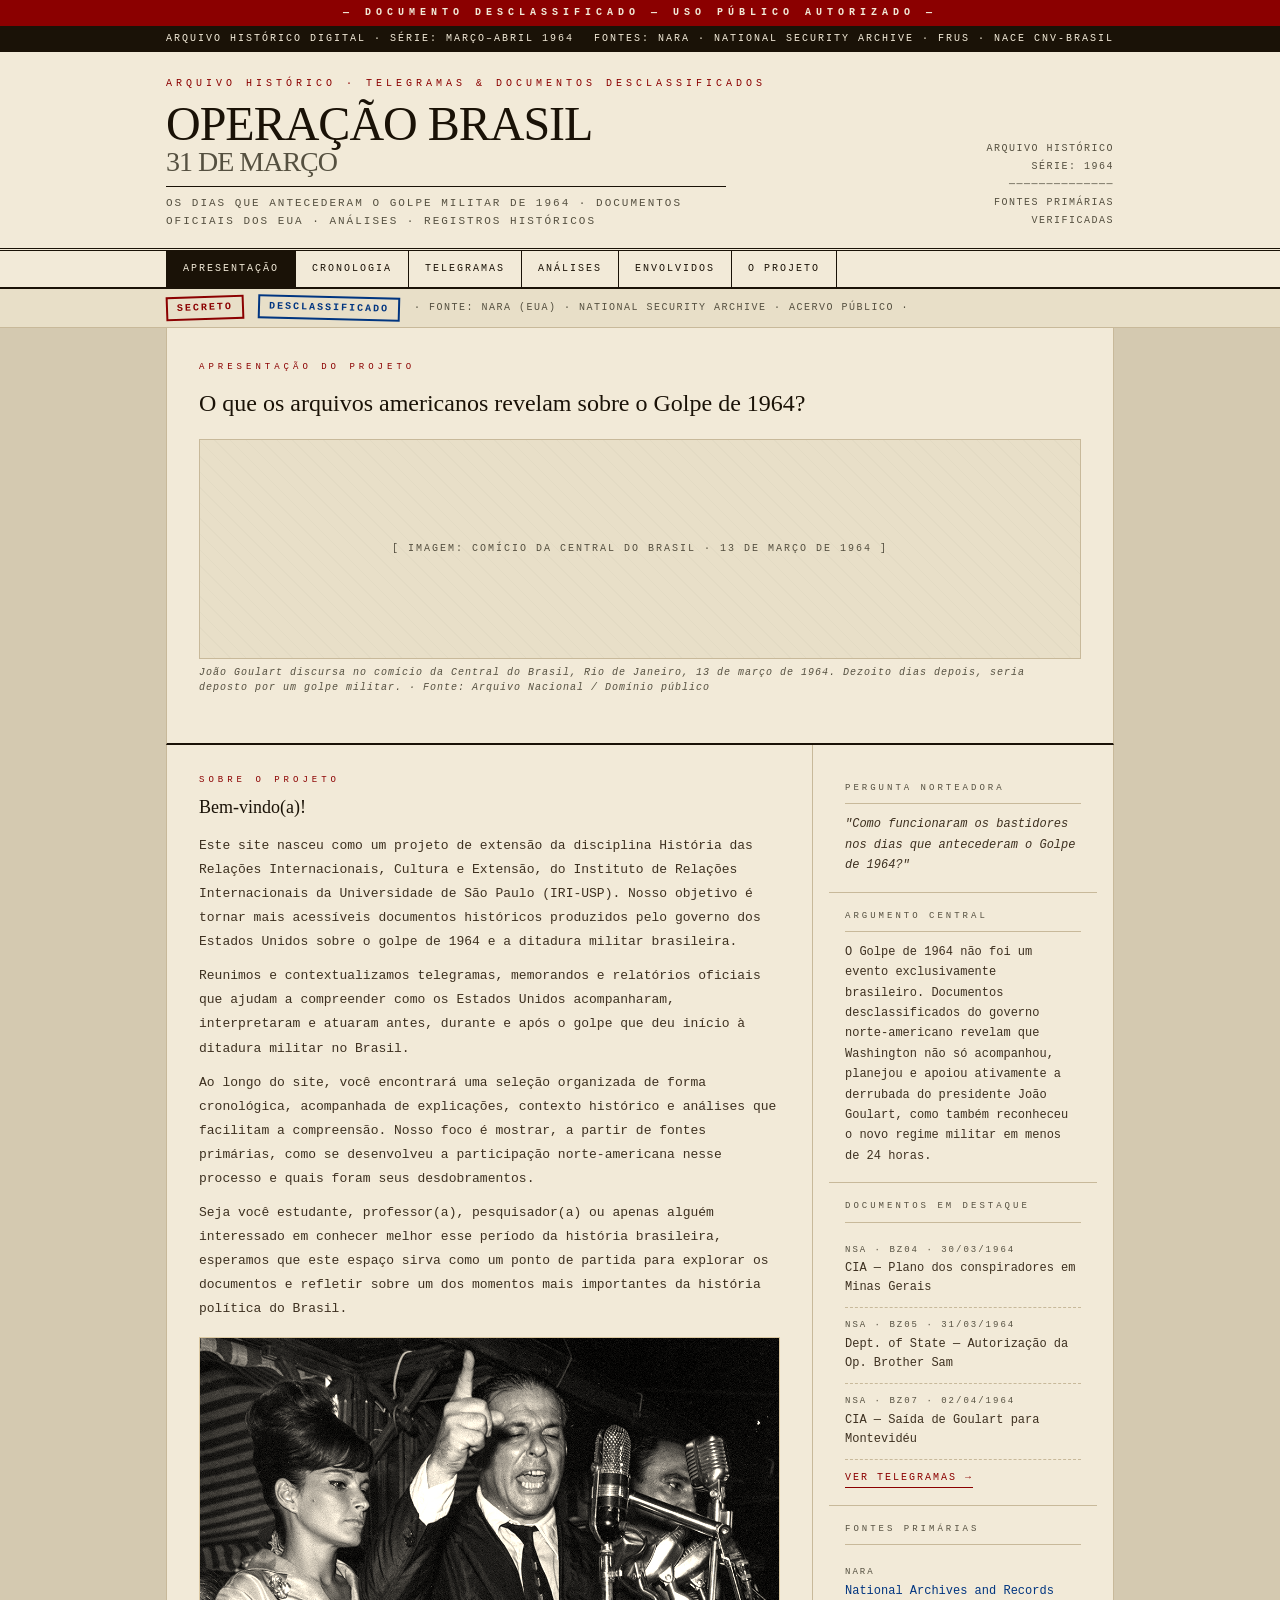
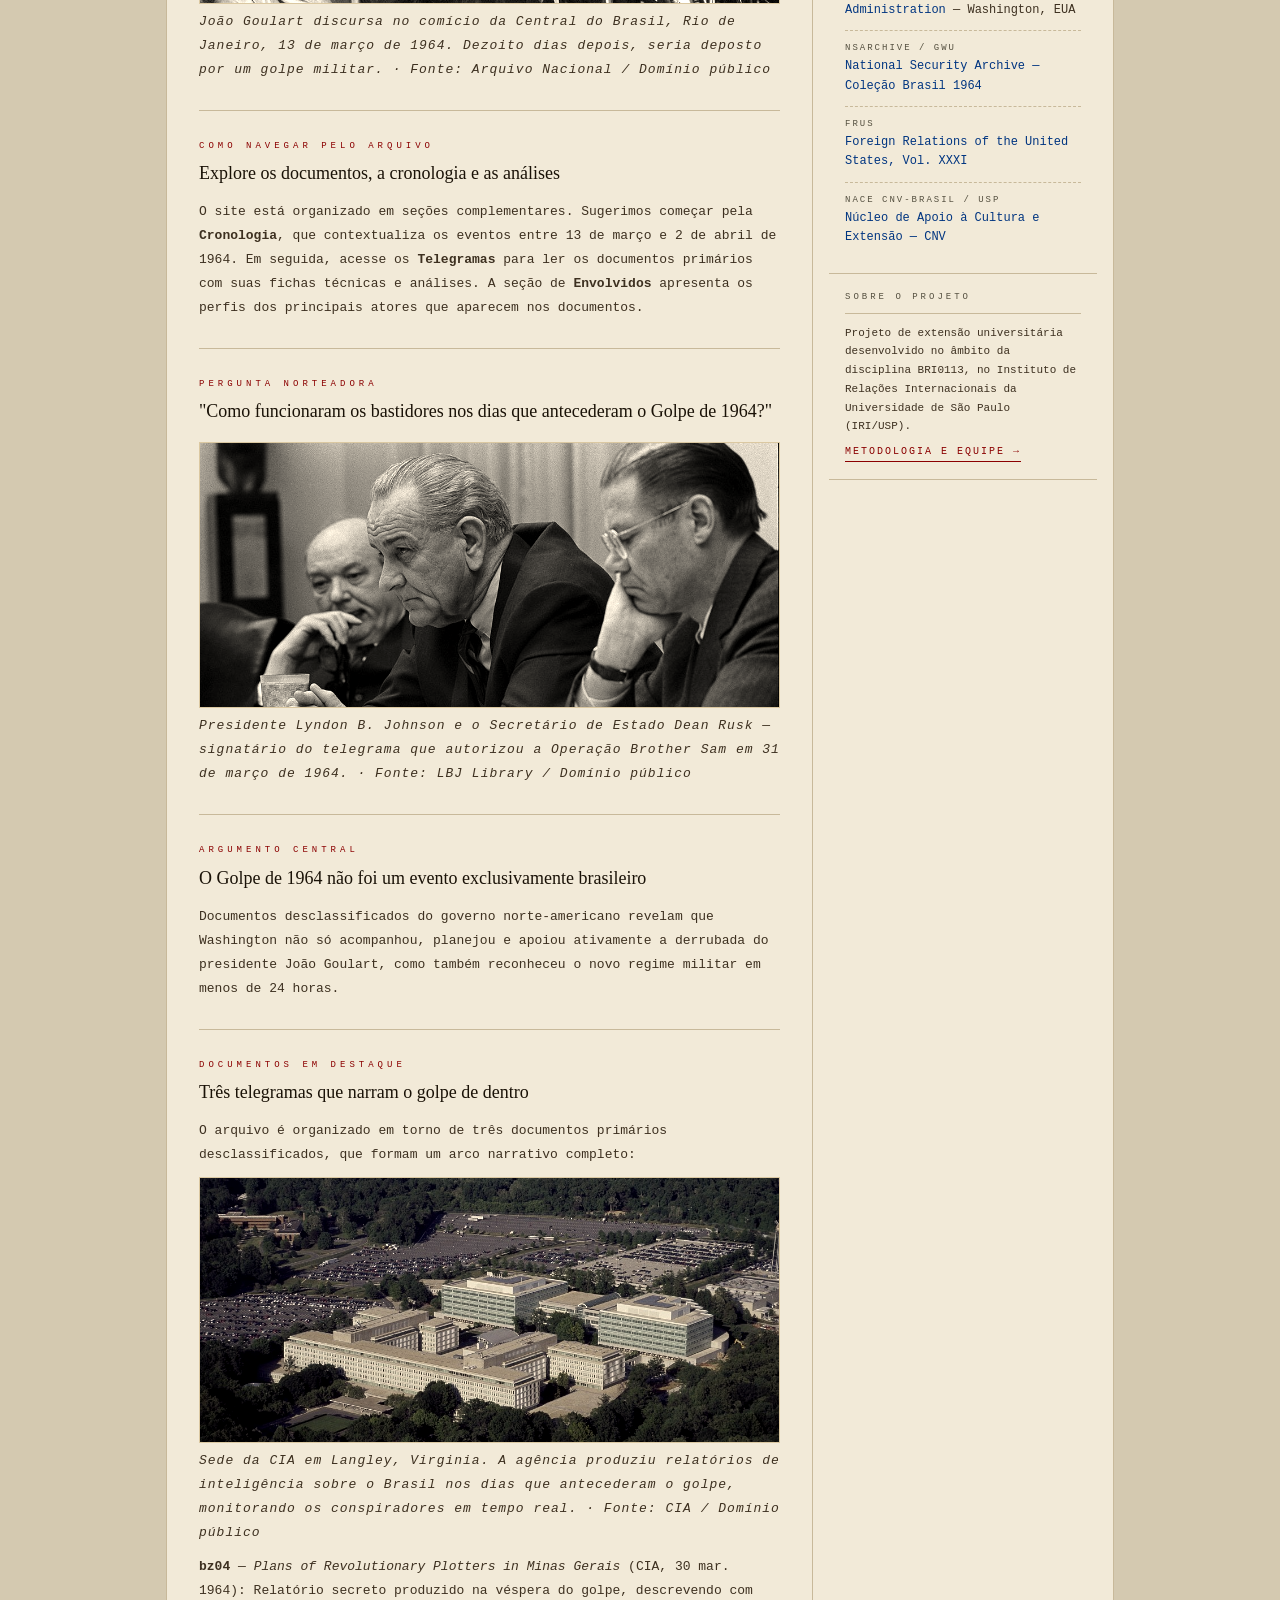
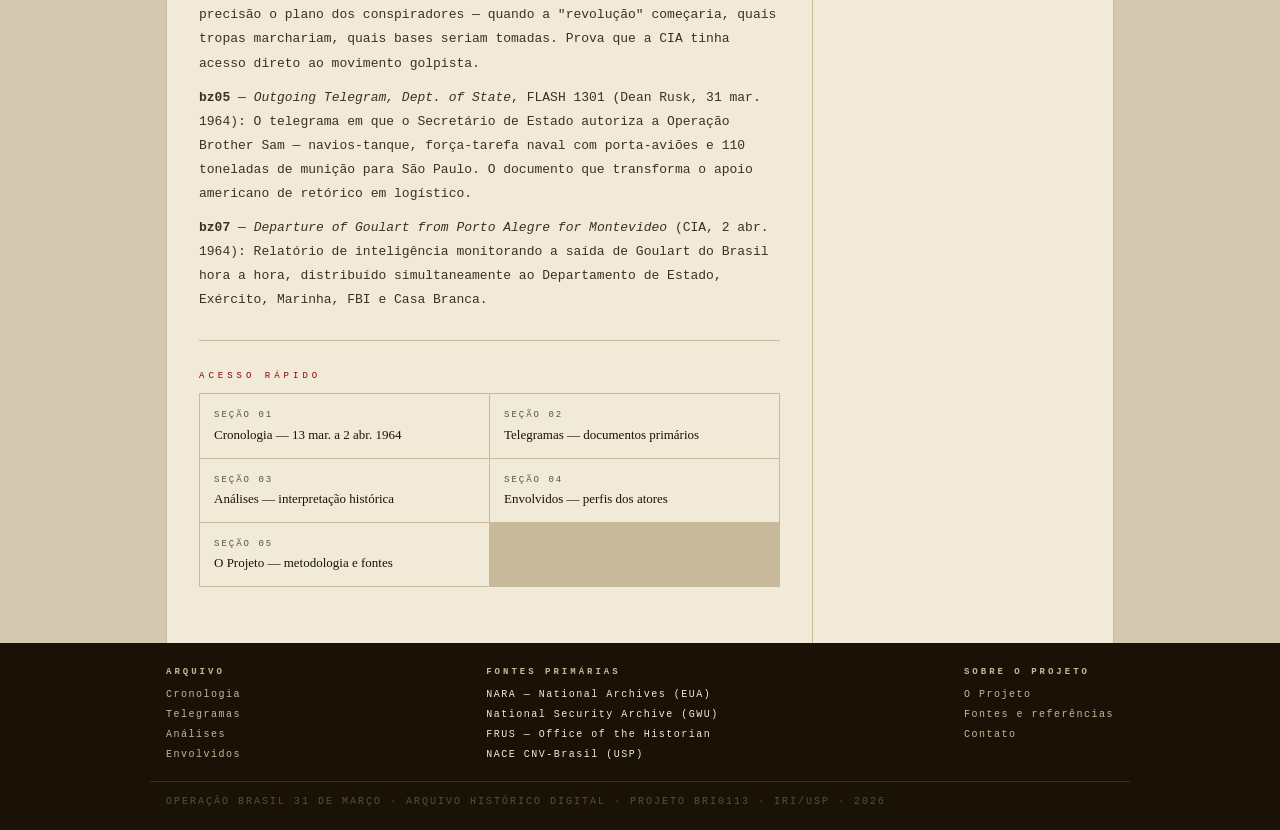
==== commit d66a47e8: "Add files via upload" ====
--- a/index.html
+++ b/index.html
@@ -85,6 +85,14 @@
         <p>Reunimos e contextualizamos telegramas, memorandos e relatórios oficiais que ajudam a compreender como os Estados Unidos acompanharam, interpretaram e atuaram antes, durante e após o golpe que deu início à ditadura militar no Brasil.</p>
         <p>Ao longo do site, você encontrará uma seleção organizada de forma cronológica, acompanhada de explicações, contexto histórico e análises que facilitam a compreensão. Nosso foco é mostrar, a partir de fontes primárias, como se desenvolveu a participação norte-americana nesse processo e quais foram seus desdobramentos.</p>
         <p>Seja você estudante, professor(a), pesquisador(a) ou apenas alguém interessado em conhecer melhor esse período da história brasileira, esperamos que este espaço sirva como um ponto de partida para explorar os documentos e refletir sobre um dos momentos mais importantes da história política do Brasil.</p>
+
+        <img
+          class="sobre-img"
+          src="images/goulart-comicio-1964.jpg"
+          alt="João Goulart discursa no comício da Central do Brasil"
+          style="margin-top:16px;"
+        >
+        <p class="img-caption">João Goulart discursa no comício da Central do Brasil, Rio de Janeiro, 13 de março de 1964. Dezoito dias depois, seria deposto por um golpe militar. · Fonte: Arquivo Nacional / Domínio público</p>
       </div>
 
       <!-- SEÇÃO 2: COMO NAVEGAR -->
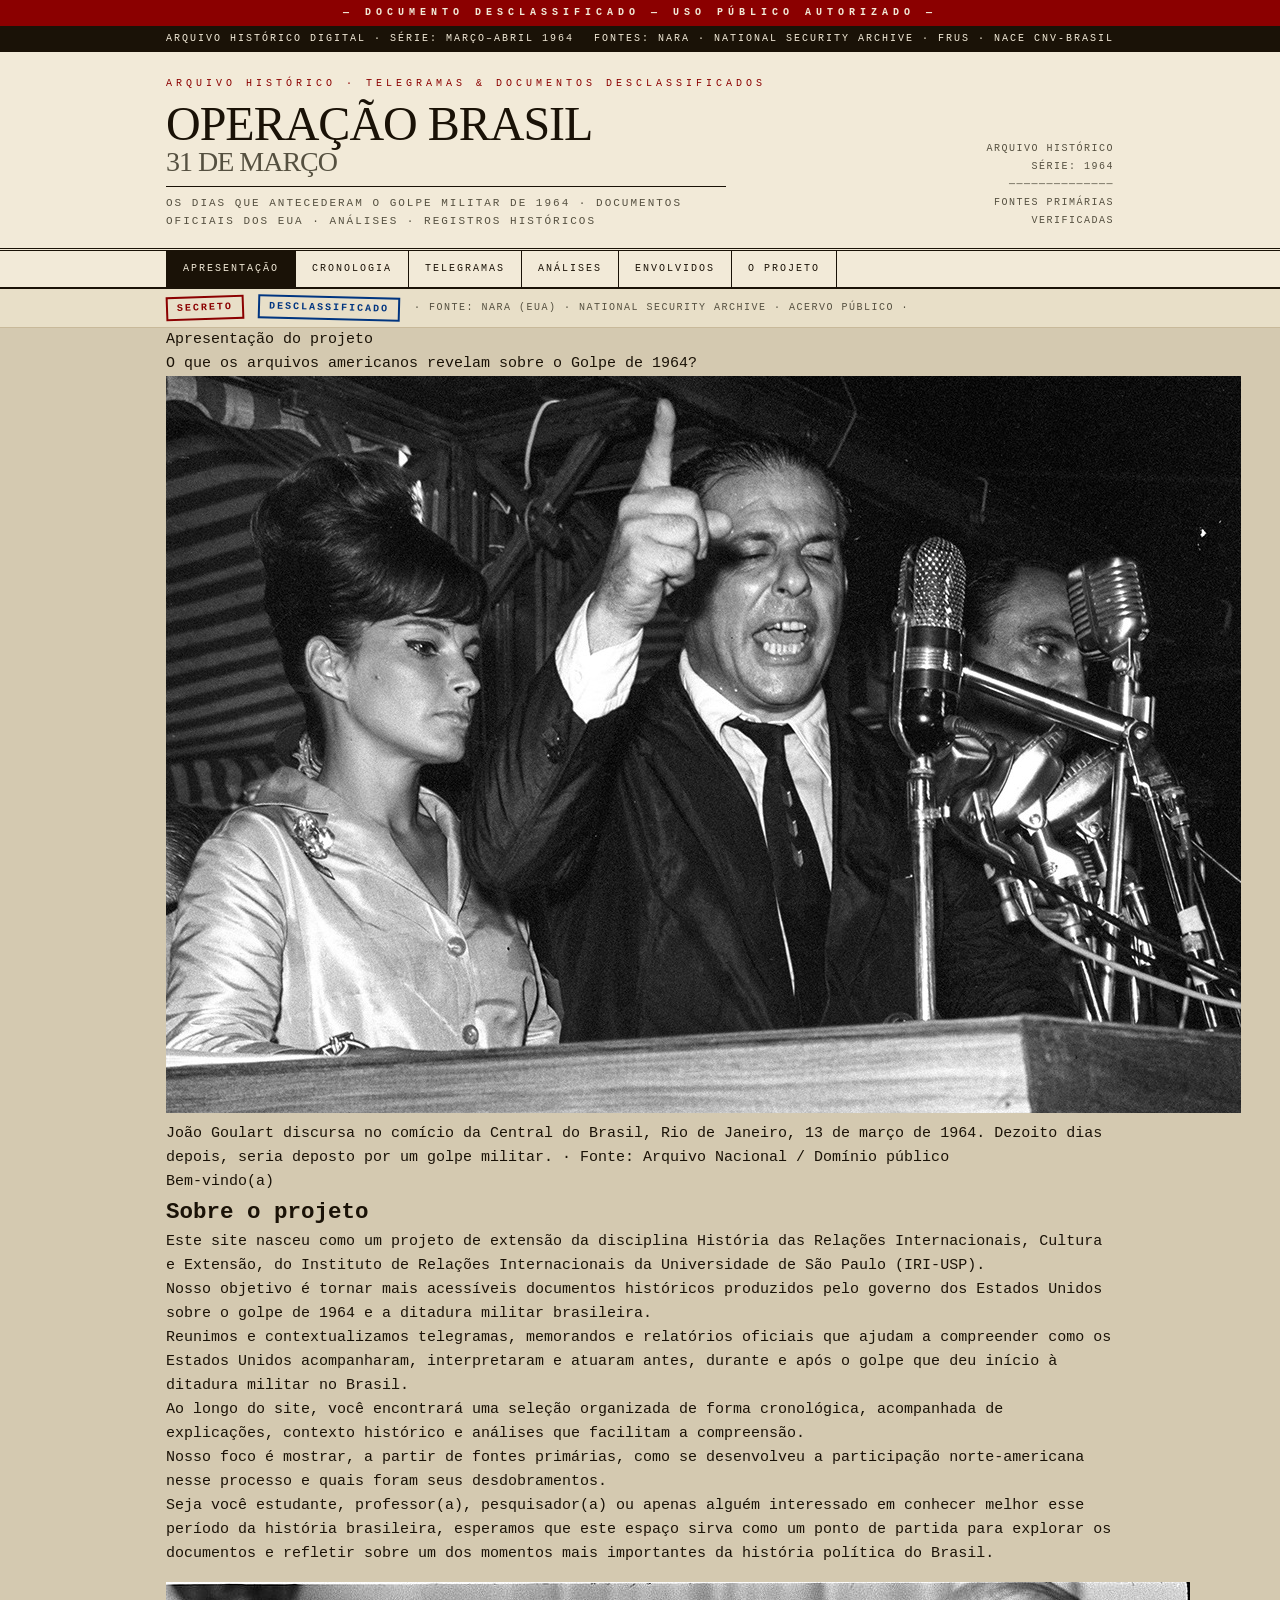
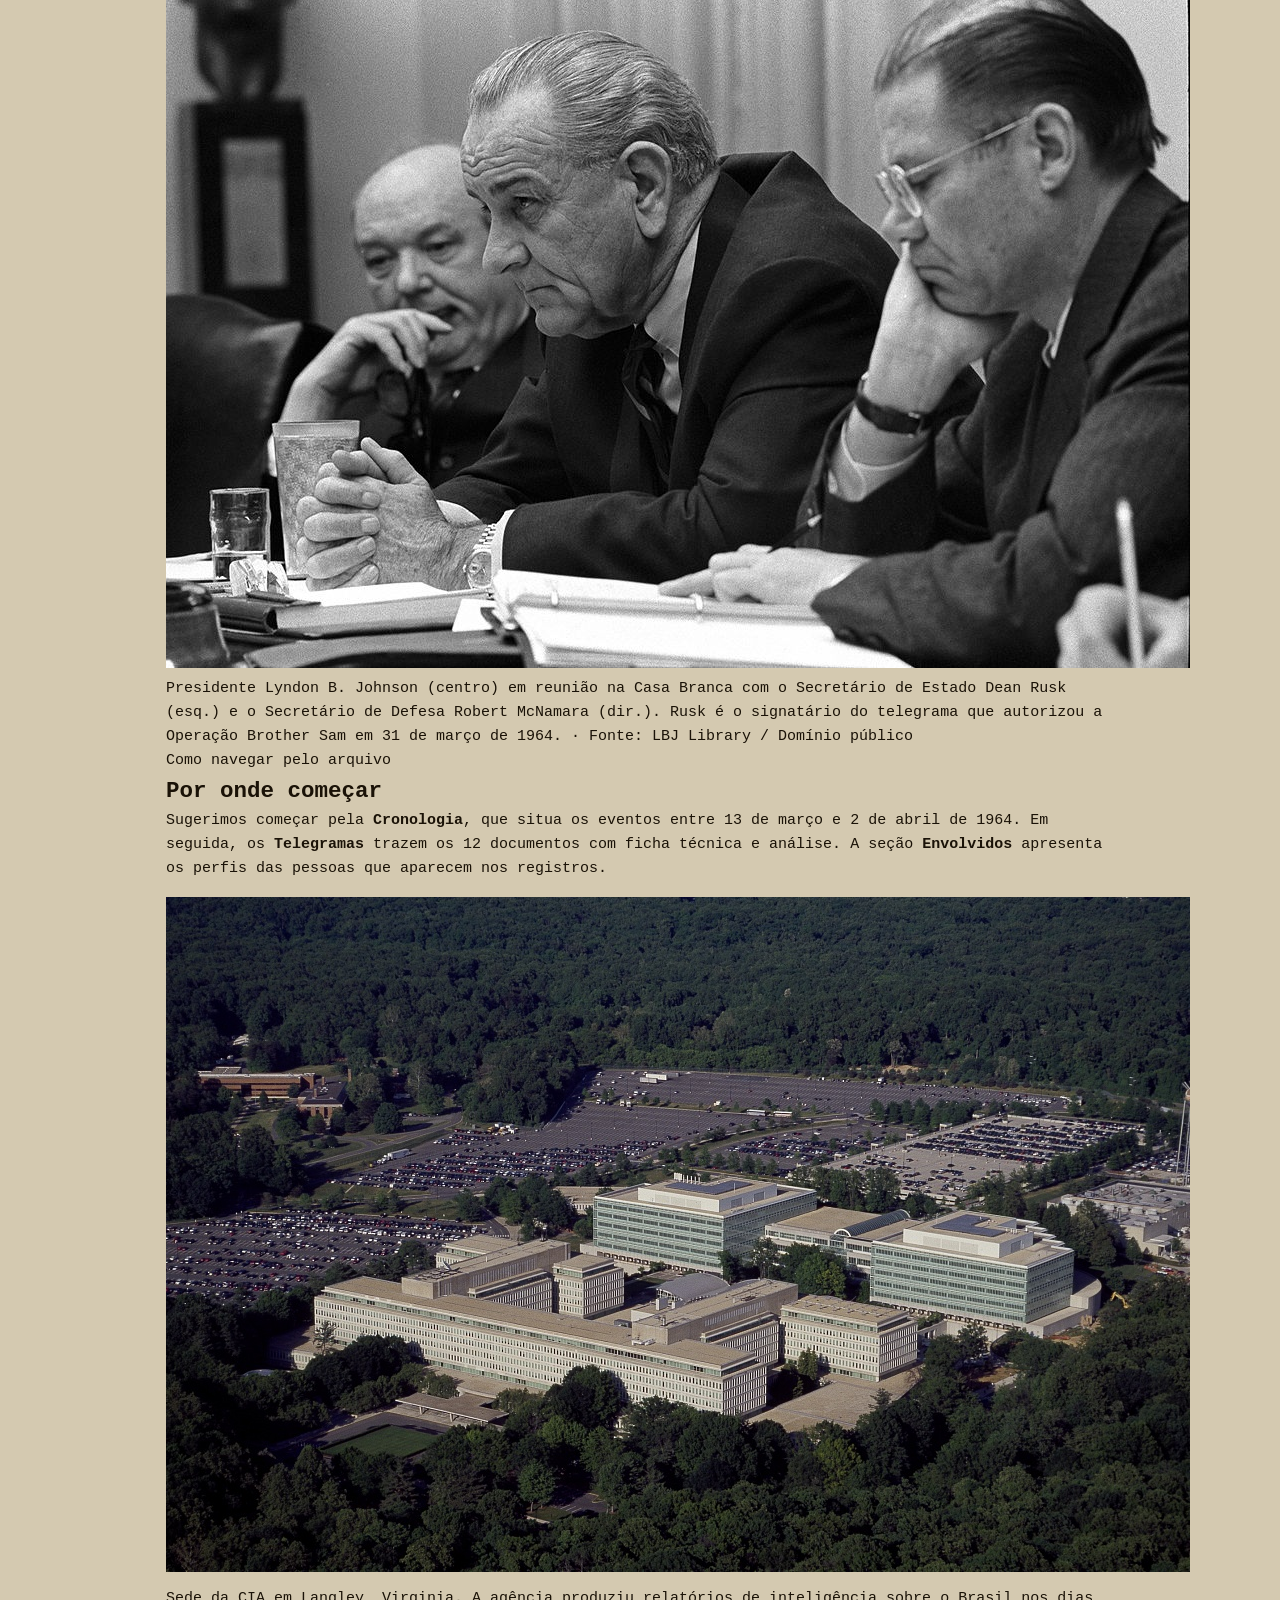
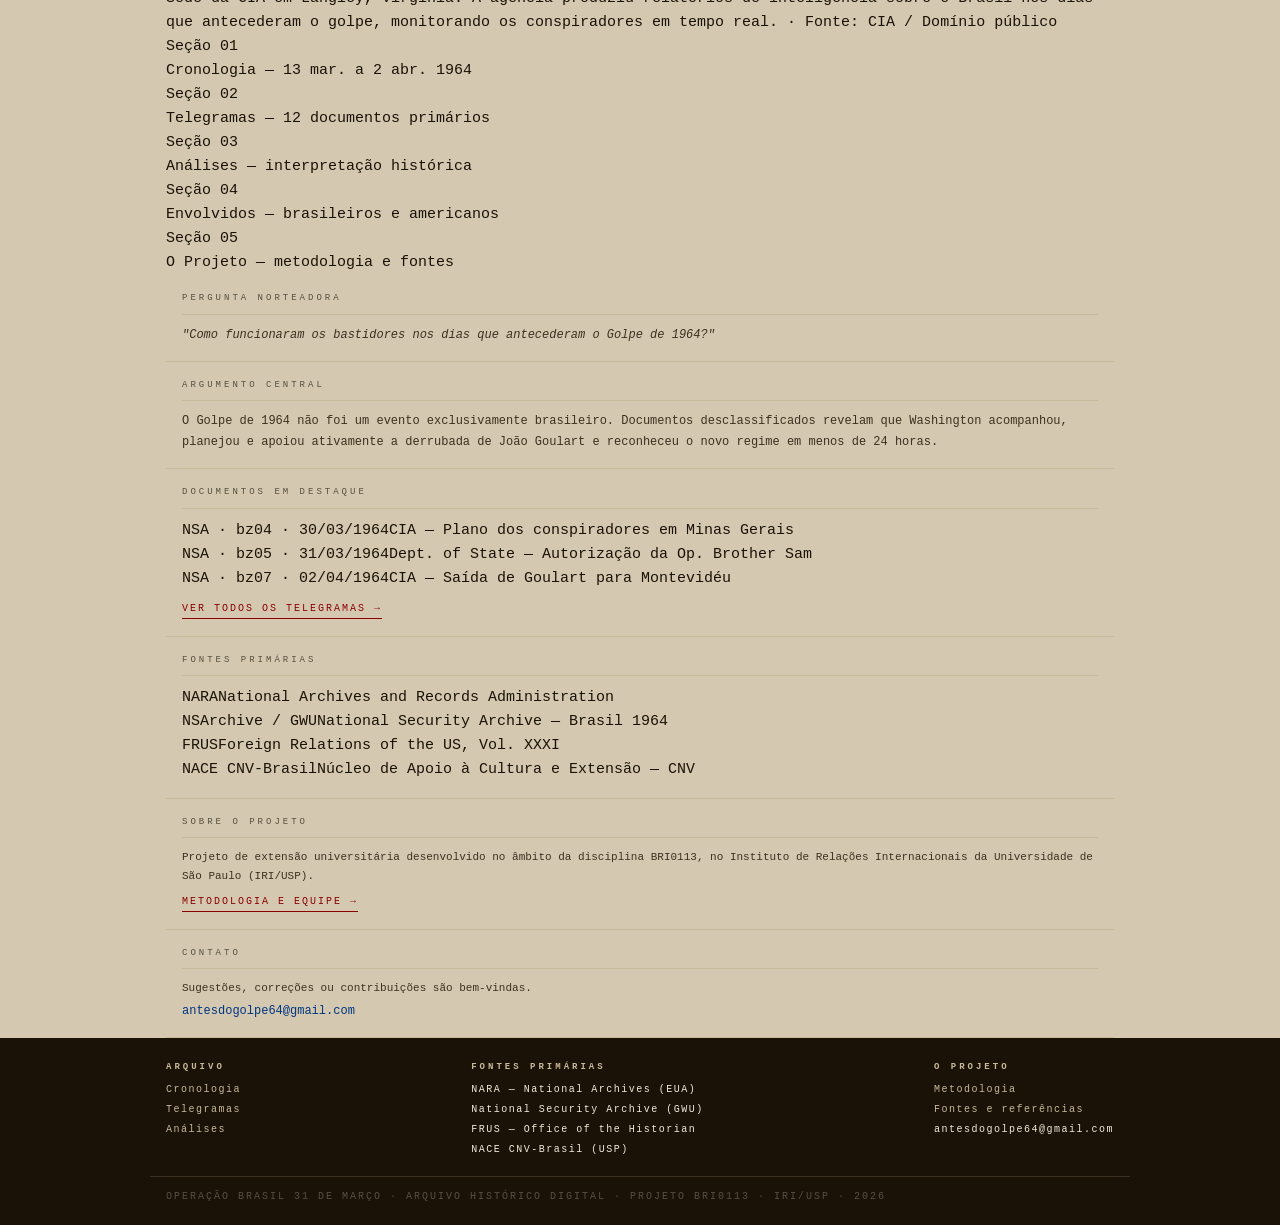
==== commit 34390480: "Add files via upload" ====
--- a/index.html
+++ b/index.html
@@ -3,14 +3,12 @@
 <head>
   <meta charset="UTF-8">
   <meta name="viewport" content="width=device-width, initial-scale=1.0">
-  <title>Operação Brasil 31 de Março — Os Dias que Antecederam o Golpe de 1964</title>
-  <meta name="description" content="Arquivo histórico digital com telegramas oficiais desclassificados da CIA e do Departamento de Estado norte-americano sobre o papel dos EUA no golpe militar de 1964 no Brasil.">
+  <title>Antes do Golpe — Os EUA e o Golpe de 1964</title>
   <link rel="stylesheet" href="css/style.css">
 </head>
 <body>
 
 <div class="classify-bar">— documento desclassificado — uso público autorizado —</div>
-
 <div class="meta-bar">
   <div class="container">
     <span>ARQUIVO HISTÓRICO DIGITAL · SÉRIE: MARÇO–ABRIL 1964</span>
@@ -22,19 +20,10 @@
   <div class="container">
     <div class="header-left">
       <div class="header-eyebrow">arquivo histórico · telegramas & documentos desclassificados</div>
-      <div class="site-title">
-        OPERAÇÃO BRASIL
-        <span>31 DE MARÇO</span>
-      </div>
+      <div class="site-title">OPERAÇÃO BRASIL <span>31 DE MARÇO</span></div>
       <div class="site-subtitle">OS DIAS QUE ANTECEDERAM O GOLPE MILITAR DE 1964 · DOCUMENTOS OFICIAIS DOS EUA · ANÁLISES · REGISTROS HISTÓRICOS</div>
     </div>
-    <div class="header-right">
-      ARQUIVO HISTÓRICO<br>
-      SÉRIE: 1964<br>
-      ──────────────<br>
-      FONTES PRIMÁRIAS<br>
-      VERIFICADAS
-    </div>
+    <div class="header-right">ARQUIVO HISTÓRICO<br>SÉRIE: 1964<br>──────────────<br>FONTES PRIMÁRIAS<br>VERIFICADAS</div>
   </div>
 </header>
 
@@ -58,93 +47,35 @@
 </div>
 
 <div class="container">
-
-  <!-- IMAGEM DE ABERTURA -->
   <div class="sobre-hero">
     <div class="sobre-hero-label">Apresentação do projeto</div>
     <div class="sobre-hero-title">O que os arquivos americanos revelam sobre o Golpe de 1964?</div>
-
-    <img
-      class="sobre-img"
-      src="https://upload.wikimedia.org/wikipedia/commons/thumb/6/6e/João_Goulart_discursando_-_13_de_março_1964.jpg/1200px-João_Goulart_discursando_-_13_de_março_1964.jpg"
-      alt="João Goulart discursa no comício da Central do Brasil, 13 de março de 1964"
-      onerror="this.style.display='none'; document.getElementById('img-placeholder-hero').style.display='flex';"
-    >
-    <div id="img-placeholder-hero" class="img-placeholder" style="display:none;">[ imagem: comício da Central do Brasil · 13 de março de 1964 ]</div>
+    <img class="sobre-img" src="imagens/goulart-comicio.png" alt="João Goulart discursa no comício da Central do Brasil, 13 de março de 1964">
     <p class="img-caption">João Goulart discursa no comício da Central do Brasil, Rio de Janeiro, 13 de março de 1964. Dezoito dias depois, seria deposto por um golpe militar. · Fonte: Arquivo Nacional / Domínio público</p>
   </div>
 
   <div class="sobre-grid">
     <main class="sobre-main">
 
-      <!-- SEÇÃO 1: SOBRE O PROJETO -->
       <div class="sobre-section">
-        <div class="sobre-section-label">Sobre o projeto</div>
-        <h2>Bem-vindo(a)!</h2>
-        <p>Este site nasceu como um projeto de extensão da disciplina História das Relações Internacionais, Cultura e Extensão, do Instituto de Relações Internacionais da Universidade de São Paulo (IRI-USP). Nosso objetivo é tornar mais acessíveis documentos históricos produzidos pelo governo dos Estados Unidos sobre o golpe de 1964 e a ditadura militar brasileira.</p>
+        <div class="sobre-section-label">Bem-vindo(a)</div>
+        <h2>Sobre o projeto</h2>
+        <p>Este site nasceu como um projeto de extensão da disciplina História das Relações Internacionais, Cultura e Extensão, do Instituto de Relações Internacionais da Universidade de São Paulo (IRI-USP).</p>
+        <p>Nosso objetivo é tornar mais acessíveis documentos históricos produzidos pelo governo dos Estados Unidos sobre o golpe de 1964 e a ditadura militar brasileira.</p>
         <p>Reunimos e contextualizamos telegramas, memorandos e relatórios oficiais que ajudam a compreender como os Estados Unidos acompanharam, interpretaram e atuaram antes, durante e após o golpe que deu início à ditadura militar no Brasil.</p>
-        <p>Ao longo do site, você encontrará uma seleção organizada de forma cronológica, acompanhada de explicações, contexto histórico e análises que facilitam a compreensão. Nosso foco é mostrar, a partir de fontes primárias, como se desenvolveu a participação norte-americana nesse processo e quais foram seus desdobramentos.</p>
+        <p>Ao longo do site, você encontrará uma seleção organizada de forma cronológica, acompanhada de explicações, contexto histórico e análises que facilitam a compreensão.</p>
+        <p>Nosso foco é mostrar, a partir de fontes primárias, como se desenvolveu a participação norte-americana nesse processo e quais foram seus desdobramentos.</p>
         <p>Seja você estudante, professor(a), pesquisador(a) ou apenas alguém interessado em conhecer melhor esse período da história brasileira, esperamos que este espaço sirva como um ponto de partida para explorar os documentos e refletir sobre um dos momentos mais importantes da história política do Brasil.</p>
-
-        <img
-          class="sobre-img"
-          src="images/goulart-comicio-1964.jpg"
-          alt="João Goulart discursa no comício da Central do Brasil"
-          style="margin-top:16px;"
-        >
-        <p class="img-caption">João Goulart discursa no comício da Central do Brasil, Rio de Janeiro, 13 de março de 1964. Dezoito dias depois, seria deposto por um golpe militar. · Fonte: Arquivo Nacional / Domínio público</p>
+        <img class="sobre-img" src="imagens/lbj-rusk.png" alt="Presidente Lyndon B. Johnson em reunião na Casa Branca com Dean Rusk e Robert McNamara" style="margin-top:16px;">
+        <p class="img-caption">Presidente Lyndon B. Johnson (centro) em reunião na Casa Branca com o Secretário de Estado Dean Rusk (esq.) e o Secretário de Defesa Robert McNamara (dir.). Rusk é o signatário do telegrama que autorizou a Operação Brother Sam em 31 de março de 1964. · Fonte: LBJ Library / Domínio público</p>
       </div>
 
-      <!-- SEÇÃO 2: COMO NAVEGAR -->
       <div class="sobre-section">
         <div class="sobre-section-label">Como navegar pelo arquivo</div>
-        <h2>Explore os documentos, a cronologia e as análises</h2>
-        <p>O site está organizado em seções complementares. Sugerimos começar pela <strong>Cronologia</strong>, que contextualiza os eventos entre 13 de março e 2 de abril de 1964. Em seguida, acesse os <strong>Telegramas</strong> para ler os documentos primários com suas fichas técnicas e análises. A seção de <strong>Envolvidos</strong> apresenta os perfis dos principais atores que aparecem nos documentos.</p>
-      </div>
-
-      <!-- SEÇÃO 3: A PERGUNTA -->
-      <div class="sobre-section">
-        <div class="sobre-section-label">Pergunta norteadora</div>
-        <h2>"Como funcionaram os bastidores nos dias que antecederam o Golpe de 1964?"</h2>
-
-        <img
-          class="sobre-img"
-          src="images/lbj-rusk-1964.jpg"
-          alt="Presidente Lyndon B. Johnson e o Secretário de Estado Dean Rusk"
-          style="margin-top:16px;"
-        >
-        <p class="img-caption">Presidente Lyndon B. Johnson e o Secretário de Estado Dean Rusk — signatário do telegrama que autorizou a Operação Brother Sam em 31 de março de 1964. · Fonte: LBJ Library / Domínio público</p>
-      </div>
-
-      <!-- SEÇÃO 4: ARGUMENTO CENTRAL -->
-      <div class="sobre-section">
-        <div class="sobre-section-label">Argumento central</div>
-        <h2>O Golpe de 1964 não foi um evento exclusivamente brasileiro</h2>
-        <p>Documentos desclassificados do governo norte-americano revelam que Washington não só acompanhou, planejou e apoiou ativamente a derrubada do presidente João Goulart, como também reconheceu o novo regime militar em menos de 24 horas.</p>
-      </div>
-
-      <!-- SEÇÃO 5: OS DOCUMENTOS -->
-      <div class="sobre-section">
-        <div class="sobre-section-label">Documentos em destaque</div>
-        <h2>Três telegramas que narram o golpe de dentro</h2>
-        <p>O arquivo é organizado em torno de três documentos primários desclassificados, que formam um arco narrativo completo:</p>
-
-        <img
-          class="sobre-img"
-          src="images/cia-hq.jpg"
-          alt="Sede da CIA em Langley, Virginia"
-          style="margin-top:4px;"
-        >
+        <h2>Por onde começar</h2>
+        <p>Sugerimos começar pela <strong>Cronologia</strong>, que situa os eventos entre 13 de março e 2 de abril de 1964. Em seguida, os <strong>Telegramas</strong> trazem os 12 documentos com ficha técnica e análise. A seção <strong>Envolvidos</strong> apresenta os perfis das pessoas que aparecem nos registros.</p>
+        <img class="sobre-img" src="imagens/cia-langley.png" alt="Sede da CIA em Langley, Virginia" style="margin-top:16px;margin-bottom:6px;">
         <p class="img-caption">Sede da CIA em Langley, Virginia. A agência produziu relatórios de inteligência sobre o Brasil nos dias que antecederam o golpe, monitorando os conspiradores em tempo real. · Fonte: CIA / Domínio público</p>
-
-        <p><strong>bz04</strong> — <em>Plans of Revolutionary Plotters in Minas Gerais</em> (CIA, 30 mar. 1964): Relatório secreto produzido na véspera do golpe, descrevendo com precisão o plano dos conspiradores — quando a "revolução" começaria, quais tropas marchariam, quais bases seriam tomadas. Prova que a CIA tinha acesso direto ao movimento golpista.</p>
-        <p><strong>bz05</strong> — <em>Outgoing Telegram, Dept. of State</em>, FLASH 1301 (Dean Rusk, 31 mar. 1964): O telegrama em que o Secretário de Estado autoriza a Operação Brother Sam — navios-tanque, força-tarefa naval com porta-aviões e 110 toneladas de munição para São Paulo. O documento que transforma o apoio americano de retórico em logístico.</p>
-        <p><strong>bz07</strong> — <em>Departure of Goulart from Porto Alegre for Montevideo</em> (CIA, 2 abr. 1964): Relatório de inteligência monitorando a saída de Goulart do Brasil hora a hora, distribuído simultaneamente ao Departamento de Estado, Exército, Marinha, FBI e Casa Branca.</p>
-      </div>
-
-      <!-- SEÇÃO 6: NAVEGAÇÃO RÁPIDA -->
-      <div class="sobre-section">
-        <div class="sobre-section-label">Acesso rápido</div>
         <div class="nav-grid">
           <a class="nav-grid-item" href="pages/cronologia.html">
             <div class="nav-grid-label">Seção 01</div>
@@ -152,7 +83,7 @@
           </a>
           <a class="nav-grid-item" href="pages/telegramas.html">
             <div class="nav-grid-label">Seção 02</div>
-            <div class="nav-grid-title">Telegramas — documentos primários</div>
+            <div class="nav-grid-title">Telegramas — 12 documentos primários</div>
           </a>
           <a class="nav-grid-item" href="pages/analises.html">
             <div class="nav-grid-label">Seção 03</div>
@@ -160,7 +91,7 @@
           </a>
           <a class="nav-grid-item" href="pages/envolvidos.html">
             <div class="nav-grid-label">Seção 04</div>
-            <div class="nav-grid-title">Envolvidos — perfis dos atores</div>
+            <div class="nav-grid-title">Envolvidos — brasileiros e americanos</div>
           </a>
           <a class="nav-grid-item" href="pages/sobre.html">
             <div class="nav-grid-label">Seção 05</div>
@@ -171,93 +102,50 @@
 
     </main>
 
-    <!-- SIDEBAR -->
     <aside class="sobre-sidebar">
-
       <div class="sidebar-block">
         <div class="sidebar-label">Pergunta norteadora</div>
-        <p style="font-size:12px; line-height:1.7; color:var(--tinta-suave); font-style:italic;">"Como funcionaram os bastidores nos dias que antecederam o Golpe de 1964?"</p>
+        <p style="font-size:12px;line-height:1.7;color:var(--tinta-suave);font-style:italic;">"Como funcionaram os bastidores nos dias que antecederam o Golpe de 1964?"</p>
       </div>
-
       <div class="sidebar-block">
         <div class="sidebar-label">Argumento central</div>
-        <p style="font-size:12px; line-height:1.7; color:var(--tinta-suave);">O Golpe de 1964 não foi um evento exclusivamente brasileiro. Documentos desclassificados do governo norte-americano revelam que Washington não só acompanhou, planejou e apoiou ativamente a derrubada do presidente João Goulart, como também reconheceu o novo regime militar em menos de 24 horas.</p>
+        <p style="font-size:12px;line-height:1.7;color:var(--tinta-suave);">O Golpe de 1964 não foi um evento exclusivamente brasileiro. Documentos desclassificados revelam que Washington acompanhou, planejou e apoiou ativamente a derrubada de João Goulart e reconheceu o novo regime em menos de 24 horas.</p>
       </div>
-
       <div class="sidebar-block">
         <div class="sidebar-label">Documentos em destaque</div>
-        <div class="fonte-item">
-          <span class="fonte-sigla">NSA · bz04 · 30/03/1964</span>
-          CIA — Plano dos conspiradores em Minas Gerais
-        </div>
-        <div class="fonte-item">
-          <span class="fonte-sigla">NSA · bz05 · 31/03/1964</span>
-          Dept. of State — Autorização da Op. Brother Sam
-        </div>
-        <div class="fonte-item">
-          <span class="fonte-sigla">NSA · bz07 · 02/04/1964</span>
-          CIA — Saída de Goulart para Montevidéu
-        </div>
-        <a class="read-more" href="pages/telegramas.html" style="margin-top:10px; display:inline-block;">Ver telegramas →</a>
+        <div class="fonte-item"><span class="fonte-sigla">NSA · bz04 · 30/03/1964</span>CIA — Plano dos conspiradores em Minas Gerais</div>
+        <div class="fonte-item"><span class="fonte-sigla">NSA · bz05 · 31/03/1964</span>Dept. of State — Autorização da Op. Brother Sam</div>
+        <div class="fonte-item"><span class="fonte-sigla">NSA · bz07 · 02/04/1964</span>CIA — Saída de Goulart para Montevidéu</div>
+        <a class="read-more" href="pages/telegramas.html" style="margin-top:10px;display:inline-block;">Ver todos os telegramas →</a>
       </div>
-
       <div class="sidebar-block">
         <div class="sidebar-label">Fontes primárias</div>
-        <div class="fonte-item">
-          <span class="fonte-sigla">NARA</span>
-          <a href="https://www.archives.gov" target="_blank" rel="noopener">National Archives and Records Administration</a> — Washington, EUA
-        </div>
-        <div class="fonte-item">
-          <span class="fonte-sigla">NSArchive / GWU</span>
-          <a href="https://nsarchive2.gwu.edu/NSAEBB/NSAEBB118/" target="_blank" rel="noopener">National Security Archive — Coleção Brasil 1964</a>
-        </div>
-        <div class="fonte-item">
-          <span class="fonte-sigla">FRUS</span>
-          <a href="https://history.state.gov/historicaldocuments/frus1964-68v31" target="_blank" rel="noopener">Foreign Relations of the United States, Vol. XXXI</a>
-        </div>
-        <div class="fonte-item">
-          <span class="fonte-sigla">NACE CNV-Brasil / USP</span>
-          <a href="https://nacecnv-brasil.prceu.usp.br/" target="_blank" rel="noopener">Núcleo de Apoio à Cultura e Extensão — CNV</a>
-        </div>
+        <div class="fonte-item"><span class="fonte-sigla">NARA</span><a href="https://www.archives.gov" target="_blank" rel="noopener">National Archives and Records Administration</a></div>
+        <div class="fonte-item"><span class="fonte-sigla">NSArchive / GWU</span><a href="https://nsarchive2.gwu.edu/NSAEBB/NSAEBB118/" target="_blank" rel="noopener">National Security Archive — Brasil 1964</a></div>
+        <div class="fonte-item"><span class="fonte-sigla">FRUS</span><a href="https://history.state.gov/historicaldocuments/frus1964-68v31" target="_blank" rel="noopener">Foreign Relations of the US, Vol. XXXI</a></div>
+        <div class="fonte-item"><span class="fonte-sigla">NACE CNV-Brasil</span><a href="https://nacecnv-brasil.prceu.usp.br/" target="_blank" rel="noopener">Núcleo de Apoio à Cultura e Extensão — CNV</a></div>
       </div>
-
       <div class="sidebar-block">
         <div class="sidebar-label">Sobre o projeto</div>
-        <p style="font-size:11px; line-height:1.7; color:var(--tinta-suave);">Projeto de extensão universitária desenvolvido no âmbito da disciplina BRI0113, no Instituto de Relações Internacionais da Universidade de São Paulo (IRI/USP).</p>
-        <a class="read-more" href="pages/sobre.html" style="margin-top:8px; display:inline-block;">Metodologia e equipe →</a>
+        <p style="font-size:11px;line-height:1.7;color:var(--tinta-suave);">Projeto de extensão universitária desenvolvido no âmbito da disciplina BRI0113, no Instituto de Relações Internacionais da Universidade de São Paulo (IRI/USP).</p>
+        <a class="read-more" href="pages/sobre.html" style="margin-top:8px;display:inline-block;">Metodologia e equipe →</a>
       </div>
-
+      <div class="sidebar-block">
+        <div class="sidebar-label">Contato</div>
+        <p style="font-size:11px;line-height:1.7;color:var(--tinta-suave);">Sugestões, correções ou contribuições são bem-vindas.</p>
+        <p style="font-size:12px;color:var(--azul);margin-top:4px;">antesdogolpe64@gmail.com</p>
+      </div>
     </aside>
   </div>
 </div>
 
 <footer class="site-footer">
   <div class="container">
-    <div class="footer-col">
-      <strong>Arquivo</strong>
-      <a href="pages/cronologia.html">Cronologia</a><br>
-      <a href="pages/telegramas.html">Telegramas</a><br>
-      <a href="pages/analises.html">Análises</a><br>
-      <a href="pages/envolvidos.html">Envolvidos</a>
-    </div>
-    <div class="footer-col">
-      <strong>Fontes primárias</strong>
-      NARA — National Archives (EUA)<br>
-      National Security Archive (GWU)<br>
-      FRUS — Office of the Historian<br>
-      NACE CNV-Brasil (USP)
-    </div>
-    <div class="footer-col">
-      <strong>Sobre o projeto</strong>
-      <a href="pages/sobre.html">O Projeto</a><br>
-      <a href="pages/sobre.html">Fontes e referências</a><br>
-      <a href="pages/sobre.html">Contato</a>
-    </div>
+    <div class="footer-col"><strong>Arquivo</strong><a href="pages/cronologia.html">Cronologia</a><br><a href="pages/telegramas.html">Telegramas</a><br><a href="pages/analises.html">Análises</a></div>
+    <div class="footer-col"><strong>Fontes primárias</strong>NARA — National Archives (EUA)<br>National Security Archive (GWU)<br>FRUS — Office of the Historian<br>NACE CNV-Brasil (USP)</div>
+    <div class="footer-col"><strong>O Projeto</strong><a href="pages/sobre.html">Metodologia</a><br><a href="pages/sobre.html">Fontes e referências</a><br>antesdogolpe64@gmail.com</div>
   </div>
-  <div class="footer-bottom container">
-    OPERAÇÃO BRASIL 31 DE MARÇO · ARQUIVO HISTÓRICO DIGITAL · PROJETO BRI0113 · IRI/USP · 2026
-  </div>
+  <div class="footer-bottom container">OPERAÇÃO BRASIL 31 DE MARÇO · ARQUIVO HISTÓRICO DIGITAL · PROJETO BRI0113 · IRI/USP · 2026</div>
 </footer>
-
 </body>
 </html>
--- a/css/style.css
+++ b/css/style.css
@@ -1,4 +1,4 @@
-/* Fontes do sistema — funcionam offline e no GitHub Pages */
+/* Fontes do sistema — funcionam offline */
 
 *, *::before, *::after { box-sizing: border-box; margin: 0; padding: 0; }
 
@@ -17,7 +17,7 @@
 html { scroll-behavior: smooth; }
 
 body {
-  font-family: 'Courier New', 'Courier', monospace;
+  font-family: 'Courier New', 'Courier New', monospace;
   background: #d4c9b0;
   color: var(--tinta);
   font-size: 15px;
@@ -79,7 +79,7 @@
   margin-bottom: 8px;
 }
 .site-title {
-  font-family: 'Georgia', 'Palatino Linotype', serif;
+  font-family: Georgia, serif;
   font-size: 48px;
   font-weight: normal;
   line-height: 1.0;
@@ -188,7 +188,7 @@
   margin-bottom: 8px;
 }
 .hero-hed {
-  font-family: 'Georgia', 'Palatino Linotype', serif;
+  font-family: Georgia, serif;
   font-size: 26px;
   font-weight: normal;
   line-height: 1.2;
@@ -285,7 +285,7 @@
   text-transform: uppercase;
 }
 .article-hed {
-  font-family: 'Georgia', 'Palatino Linotype', serif;
+  font-family: Georgia, serif;
   font-size: 16px;
   font-weight: normal;
   line-height: 1.3;
@@ -509,7 +509,7 @@
   border-top: 2px solid var(--tinta);
 }
 .telegrama-doc-analysis h3 {
-  font-family: 'Georgia', 'Palatino Linotype', serif;
+  font-family: Georgia, serif;
   font-size: 15px;
   font-weight: normal;
   margin-bottom: 10px;
@@ -541,7 +541,7 @@
 }
 .cronologia-content { padding: 16px; }
 .cronologia-content h3 {
-  font-family: 'Georgia', 'Palatino Linotype', serif;
+  font-family: Georgia, serif;
   font-size: 17px;
   font-weight: normal;
   margin-bottom: 6px;
@@ -561,174 +561,6 @@
   border-bottom: 1px solid var(--papel-borda);
 }
 .back-link:hover { color: var(--tinta); border-color: var(--tinta); text-decoration: none; }
-
-/* ── PERGUNTA BANNER ── */
-.pergunta-banner {
-  background: var(--tinta);
-  color: var(--papel);
-  padding: 14px 20px;
-  display: flex;
-  gap: 16px;
-  align-items: baseline;
-  flex-wrap: wrap;
-  border-left: 4px solid var(--vermelho);
-}
-.pergunta-label {
-  font-size: 9px;
-  letter-spacing: 3px;
-  text-transform: uppercase;
-  color: var(--papel-borda);
-  white-space: nowrap;
-  flex-shrink: 0;
-}
-.pergunta-texto {
-  font-family: 'Georgia', 'Palatino Linotype', serif;
-  font-size: 14px;
-  line-height: 1.5;
-  color: var(--papel);
-}
-
-/* ── SOBRE / INDEX PAGE ── */
-.sobre-hero {
-  background: var(--papel);
-  border-left: 1px solid var(--papel-borda);
-  border-right: 1px solid var(--papel-borda);
-  border-bottom: 2px solid var(--tinta);
-  padding: 32px 32px 28px;
-}
-.sobre-hero-label {
-  font-size: 9px;
-  letter-spacing: 4px;
-  text-transform: uppercase;
-  color: var(--vermelho);
-  margin-bottom: 12px;
-}
-.sobre-hero-title {
-  font-family: 'Georgia', 'Palatino Linotype', serif;
-  font-size: 24px;
-  font-weight: normal;
-  line-height: 1.35;
-  color: var(--tinta);
-  margin-bottom: 20px;
-  max-width: 700px;
-}
-.sobre-img {
-  width: 100%;
-  max-height: 320px;
-  object-fit: cover;
-  border: 1px solid var(--papel-borda);
-  display: block;
-  margin-bottom: 6px;
-  filter: sepia(30%) contrast(1.05);
-}
-.img-placeholder {
-  width: 100%;
-  height: 220px;
-  background: var(--papel-escuro);
-  border: 1px solid var(--papel-borda);
-  display: flex;
-  align-items: center;
-  justify-content: center;
-  font-size: 10px;
-  letter-spacing: 2px;
-  color: var(--cinza);
-  text-transform: uppercase;
-  margin-bottom: 6px;
-  position: relative;
-  overflow: hidden;
-}
-.img-placeholder::after {
-  content: '';
-  position: absolute;
-  inset: 0;
-  background: repeating-linear-gradient(45deg, transparent, transparent 10px, rgba(0,0,0,0.02) 10px, rgba(0,0,0,0.02) 11px);
-}
-.img-caption {
-  font-size: 10px;
-  color: var(--cinza);
-  letter-spacing: 1px;
-  margin-bottom: 20px;
-  font-style: italic;
-  line-height: 1.5;
-}
-.sobre-grid {
-  display: grid;
-  grid-template-columns: 1fr 300px;
-  background: var(--papel);
-  border-left: 1px solid var(--papel-borda);
-  border-right: 1px solid var(--papel-borda);
-}
-.sobre-main { padding: 28px 32px; border-right: 1px solid var(--papel-borda); }
-.sobre-sidebar { padding: 20px 16px; }
-.sobre-section { margin-bottom: 28px; padding-bottom: 28px; border-bottom: 1px solid var(--papel-borda); }
-.sobre-section:last-child { border-bottom: none; margin-bottom: 0; }
-.sobre-section-label {
-  font-size: 9px;
-  letter-spacing: 4px;
-  text-transform: uppercase;
-  color: var(--vermelho);
-  margin-bottom: 6px;
-}
-.sobre-section h2 {
-  font-family: 'Georgia', 'Palatino Linotype', serif;
-  font-size: 18px;
-  font-weight: normal;
-  margin-bottom: 12px;
-  color: var(--tinta);
-}
-.sobre-section p {
-  font-size: 13px;
-  line-height: 1.85;
-  color: var(--tinta-suave);
-  margin-bottom: 10px;
-}
-.sobre-section p:last-child { margin-bottom: 0; }
-.nav-grid {
-  display: grid;
-  grid-template-columns: 1fr 1fr;
-  gap: 1px;
-  background: var(--papel-borda);
-  border: 1px solid var(--papel-borda);
-  margin-top: 10px;
-}
-.nav-grid-item {
-  background: var(--papel);
-  padding: 14px;
-  display: block;
-  transition: background 0.1s;
-}
-.nav-grid-item:hover { background: var(--papel-escuro); text-decoration: none; }
-.nav-grid-label {
-  font-size: 9px;
-  letter-spacing: 2px;
-  text-transform: uppercase;
-  color: var(--cinza);
-  margin-bottom: 4px;
-}
-.nav-grid-title {
-  font-family: 'Georgia', 'Palatino Linotype', serif;
-  font-size: 13px;
-  color: var(--tinta);
-  line-height: 1.3;
-}
-.fonte-item {
-  font-size: 12px;
-  padding: 10px 0;
-  border-bottom: 1px dashed var(--papel-borda);
-  line-height: 1.6;
-  color: var(--tinta-suave);
-}
-.fonte-item:last-child { border-bottom: none; }
-.fonte-item a { color: var(--azul); }
-.fonte-item a:hover { color: var(--tinta); }
-.fonte-sigla {
-  display: block;
-  font-size: 9px;
-  letter-spacing: 2px;
-  text-transform: uppercase;
-  color: var(--cinza);
-  margin-bottom: 2px;
-}
 
 /* ── RESPONSIVE ── */
 @media (max-width: 720px) {
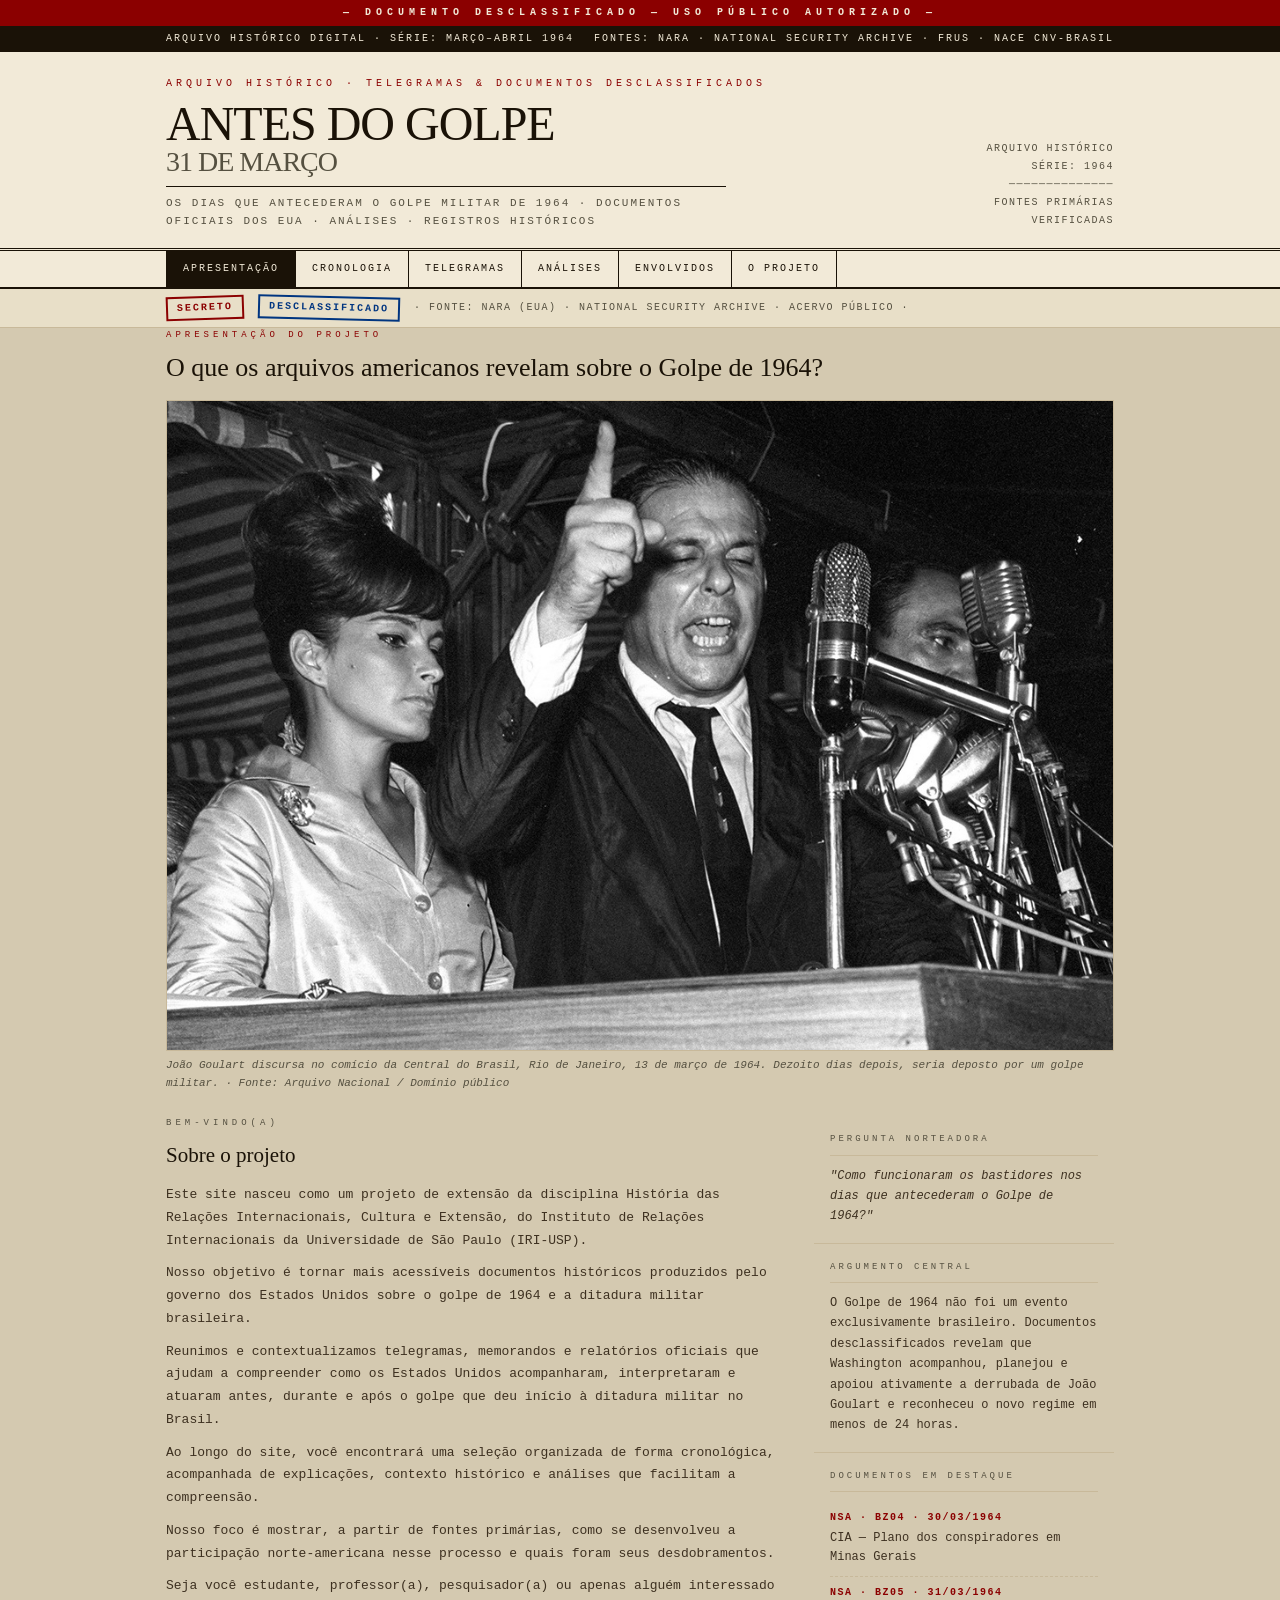
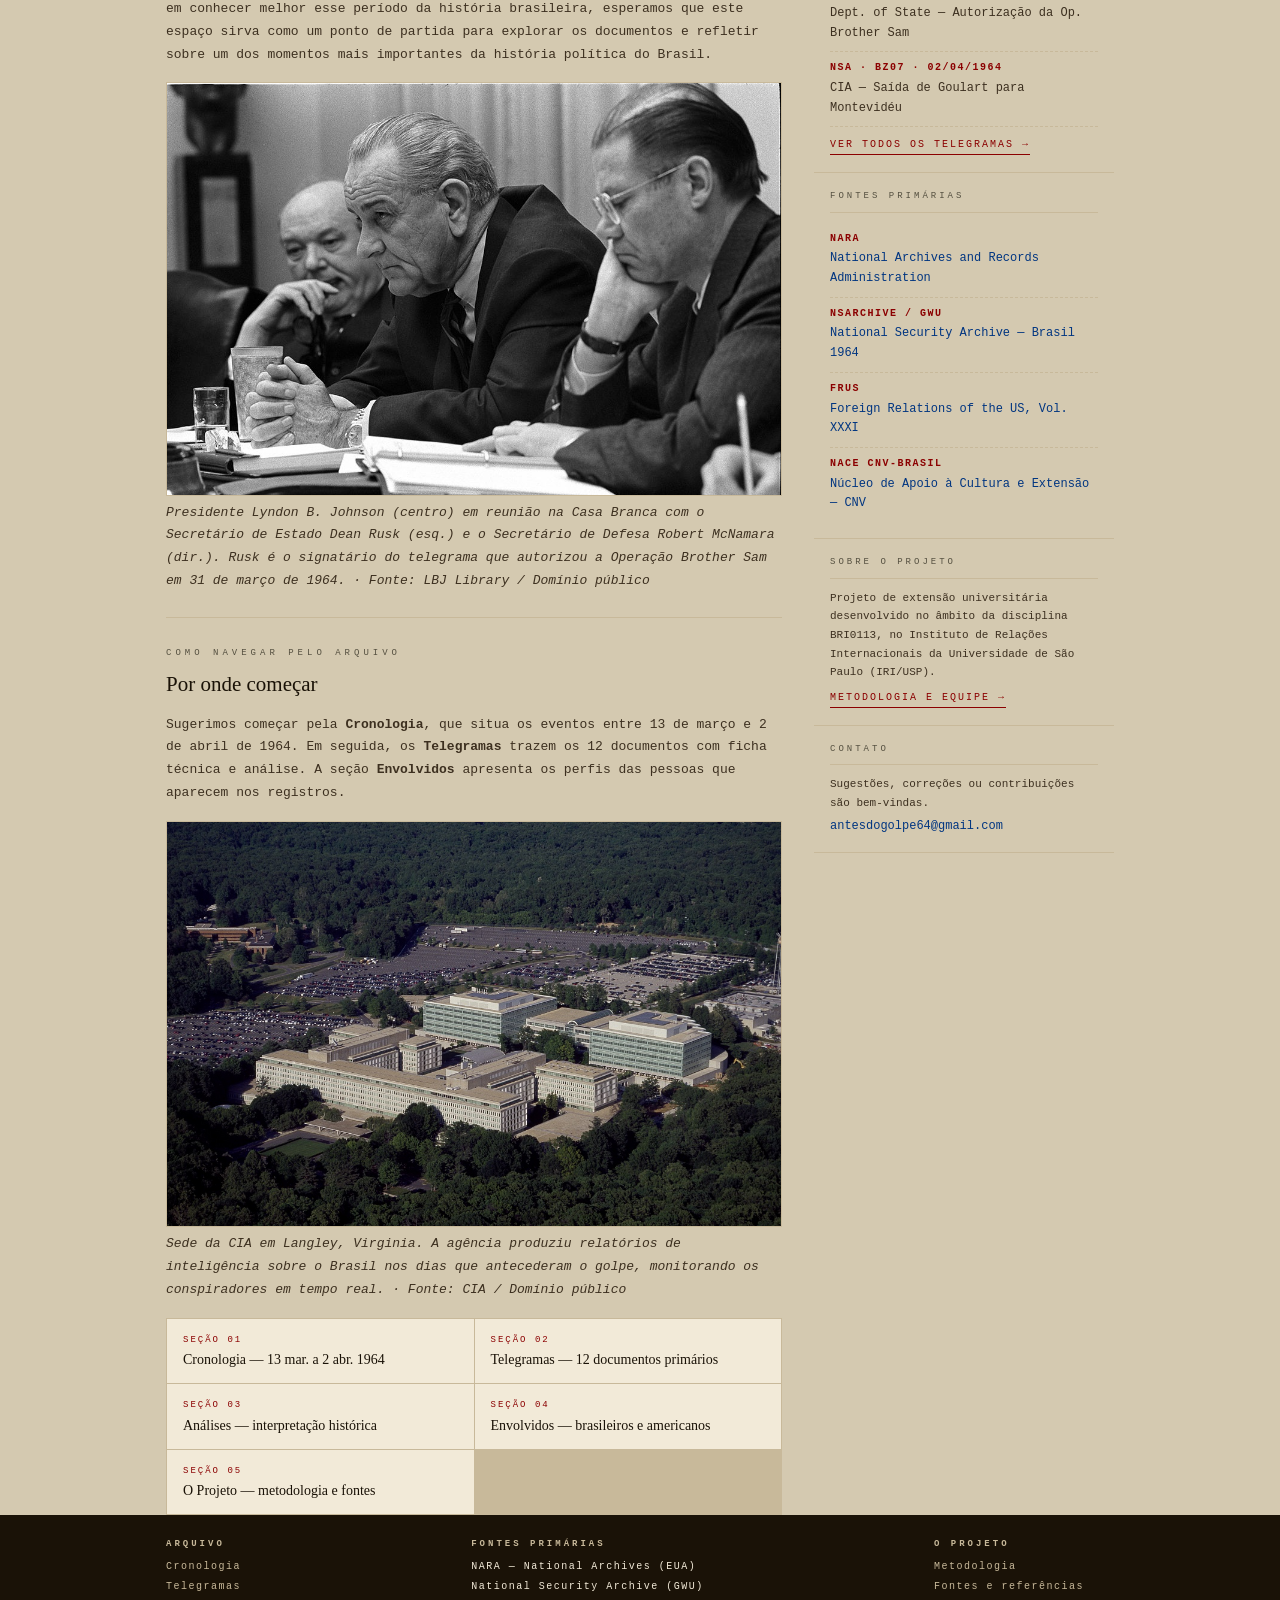
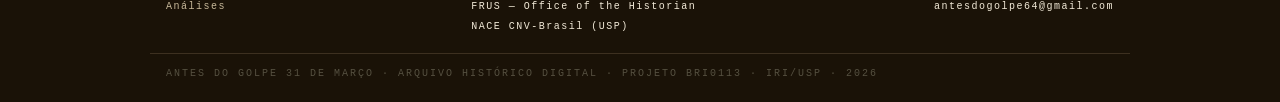
==== commit 5ec5dc17: "Add files via upload" ====
--- a/index.html
+++ b/index.html
@@ -20,7 +20,7 @@
   <div class="container">
     <div class="header-left">
       <div class="header-eyebrow">arquivo histórico · telegramas & documentos desclassificados</div>
-      <div class="site-title">OPERAÇÃO BRASIL <span>31 DE MARÇO</span></div>
+      <div class="site-title">ANTES DO GOLPE <span>31 DE MARÇO</span></div>
       <div class="site-subtitle">OS DIAS QUE ANTECEDERAM O GOLPE MILITAR DE 1964 · DOCUMENTOS OFICIAIS DOS EUA · ANÁLISES · REGISTROS HISTÓRICOS</div>
     </div>
     <div class="header-right">ARQUIVO HISTÓRICO<br>SÉRIE: 1964<br>──────────────<br>FONTES PRIMÁRIAS<br>VERIFICADAS</div>
@@ -145,7 +145,7 @@
     <div class="footer-col"><strong>Fontes primárias</strong>NARA — National Archives (EUA)<br>National Security Archive (GWU)<br>FRUS — Office of the Historian<br>NACE CNV-Brasil (USP)</div>
     <div class="footer-col"><strong>O Projeto</strong><a href="pages/sobre.html">Metodologia</a><br><a href="pages/sobre.html">Fontes e referências</a><br>antesdogolpe64@gmail.com</div>
   </div>
-  <div class="footer-bottom container">OPERAÇÃO BRASIL 31 DE MARÇO · ARQUIVO HISTÓRICO DIGITAL · PROJETO BRI0113 · IRI/USP · 2026</div>
+  <div class="footer-bottom container">ANTES DO GOLPE 31 DE MARÇO · ARQUIVO HISTÓRICO DIGITAL · PROJETO BRI0113 · IRI/USP · 2026</div>
 </footer>
 </body>
 </html>
--- a/css/style.css
+++ b/css/style.css
@@ -548,6 +548,134 @@
 }
 .cronologia-content p { font-size: 13px; color: var(--tinta-suave); line-height: 1.6; }
 .cronologia-content .tag { margin-top: 8px; }
+
+/* ── SOBRE / APRESENTAÇÃO PAGE ── */
+.sobre-hero { margin-bottom: 8px; }
+.sobre-hero-label {
+  font-size: 9px;
+  letter-spacing: 4px;
+  text-transform: uppercase;
+  color: var(--vermelho);
+  margin-bottom: 8px;
+}
+.sobre-hero-title {
+  font-family: Georgia, serif;
+  font-size: 26px;
+  font-weight: normal;
+  line-height: 1.3;
+  color: var(--tinta);
+  margin-bottom: 16px;
+}
+.sobre-img {
+  width: 100%;
+  display: block;
+  border: 1px solid var(--papel-borda);
+}
+.img-caption {
+  font-size: 11px;
+  font-style: italic;
+  line-height: 1.6;
+  color: var(--cinza);
+  margin-top: 6px;
+  margin-bottom: 24px;
+}
+.sobre-grid {
+  display: grid;
+  grid-template-columns: 1fr 300px;
+  gap: 32px;
+  align-items: start;
+}
+.sobre-main { min-width: 0; }
+.sobre-section {
+  margin-bottom: 28px;
+  padding-bottom: 24px;
+  border-bottom: 1px solid var(--papel-borda);
+}
+.sobre-section:last-child {
+  margin-bottom: 0;
+  padding-bottom: 0;
+  border-bottom: none;
+}
+.sobre-section-label {
+  font-size: 9px;
+  letter-spacing: 4px;
+  text-transform: uppercase;
+  color: var(--cinza);
+  margin-bottom: 8px;
+}
+.sobre-section h2 {
+  font-family: Georgia, serif;
+  font-size: 21px;
+  font-weight: normal;
+  color: var(--tinta);
+  margin-bottom: 12px;
+}
+.sobre-section p {
+  font-size: 13px;
+  line-height: 1.75;
+  color: var(--tinta-suave);
+  margin-bottom: 10px;
+}
+.sobre-section p:last-child { margin-bottom: 0; }
+
+/* Nav grid (links to sections, homepage) */
+.nav-grid {
+  display: grid;
+  grid-template-columns: repeat(2, 1fr);
+  gap: 1px;
+  background: var(--papel-borda);
+  border: 1px solid var(--papel-borda);
+  margin-top: 16px;
+}
+.nav-grid-item {
+  background: var(--papel);
+  padding: 14px 16px;
+  display: block;
+  transition: background 0.1s;
+}
+.nav-grid-item:hover { background: var(--papel-escuro); text-decoration: none; }
+.nav-grid-label {
+  font-size: 9px;
+  letter-spacing: 2px;
+  text-transform: uppercase;
+  color: var(--vermelho);
+  margin-bottom: 4px;
+}
+.nav-grid-title {
+  font-family: Georgia, serif;
+  font-size: 14px;
+  color: var(--tinta);
+  line-height: 1.3;
+}
+
+/* Sidebar aside used on Apresentação */
+.sobre-sidebar { min-width: 0; }
+
+/* Fonte / reference items (used in sidebars and O Projeto) */
+.fonte-item {
+  font-size: 12px;
+  line-height: 1.65;
+  color: var(--tinta-suave);
+  padding: 8px 0;
+  border-bottom: 1px dashed var(--papel-borda);
+}
+.fonte-item:last-child { border-bottom: none; }
+.fonte-sigla {
+  display: block;
+  font-size: 10px;
+  font-weight: 700;
+  letter-spacing: 1.5px;
+  text-transform: uppercase;
+  color: var(--vermelho);
+  margin-bottom: 2px;
+}
+.fonte-item a { color: var(--azul); }
+.fonte-item a:hover { text-decoration: underline; }
+
+/* Cronologia list wrapper */
+.cronologia-lista {
+  border: 1px solid var(--papel-borda);
+}
 
 /* ── BACK LINK ── */
 .back-link {
@@ -576,4 +704,6 @@
   .cronologia-entry { grid-template-columns: 90px 1fr; }
   .telegrama-doc-grid { grid-template-columns: 1fr; }
   .site-header .container { flex-direction: column; }
-}
+  .sobre-grid { grid-template-columns: 1fr; }
+  .nav-grid { grid-template-columns: 1fr; }
+}
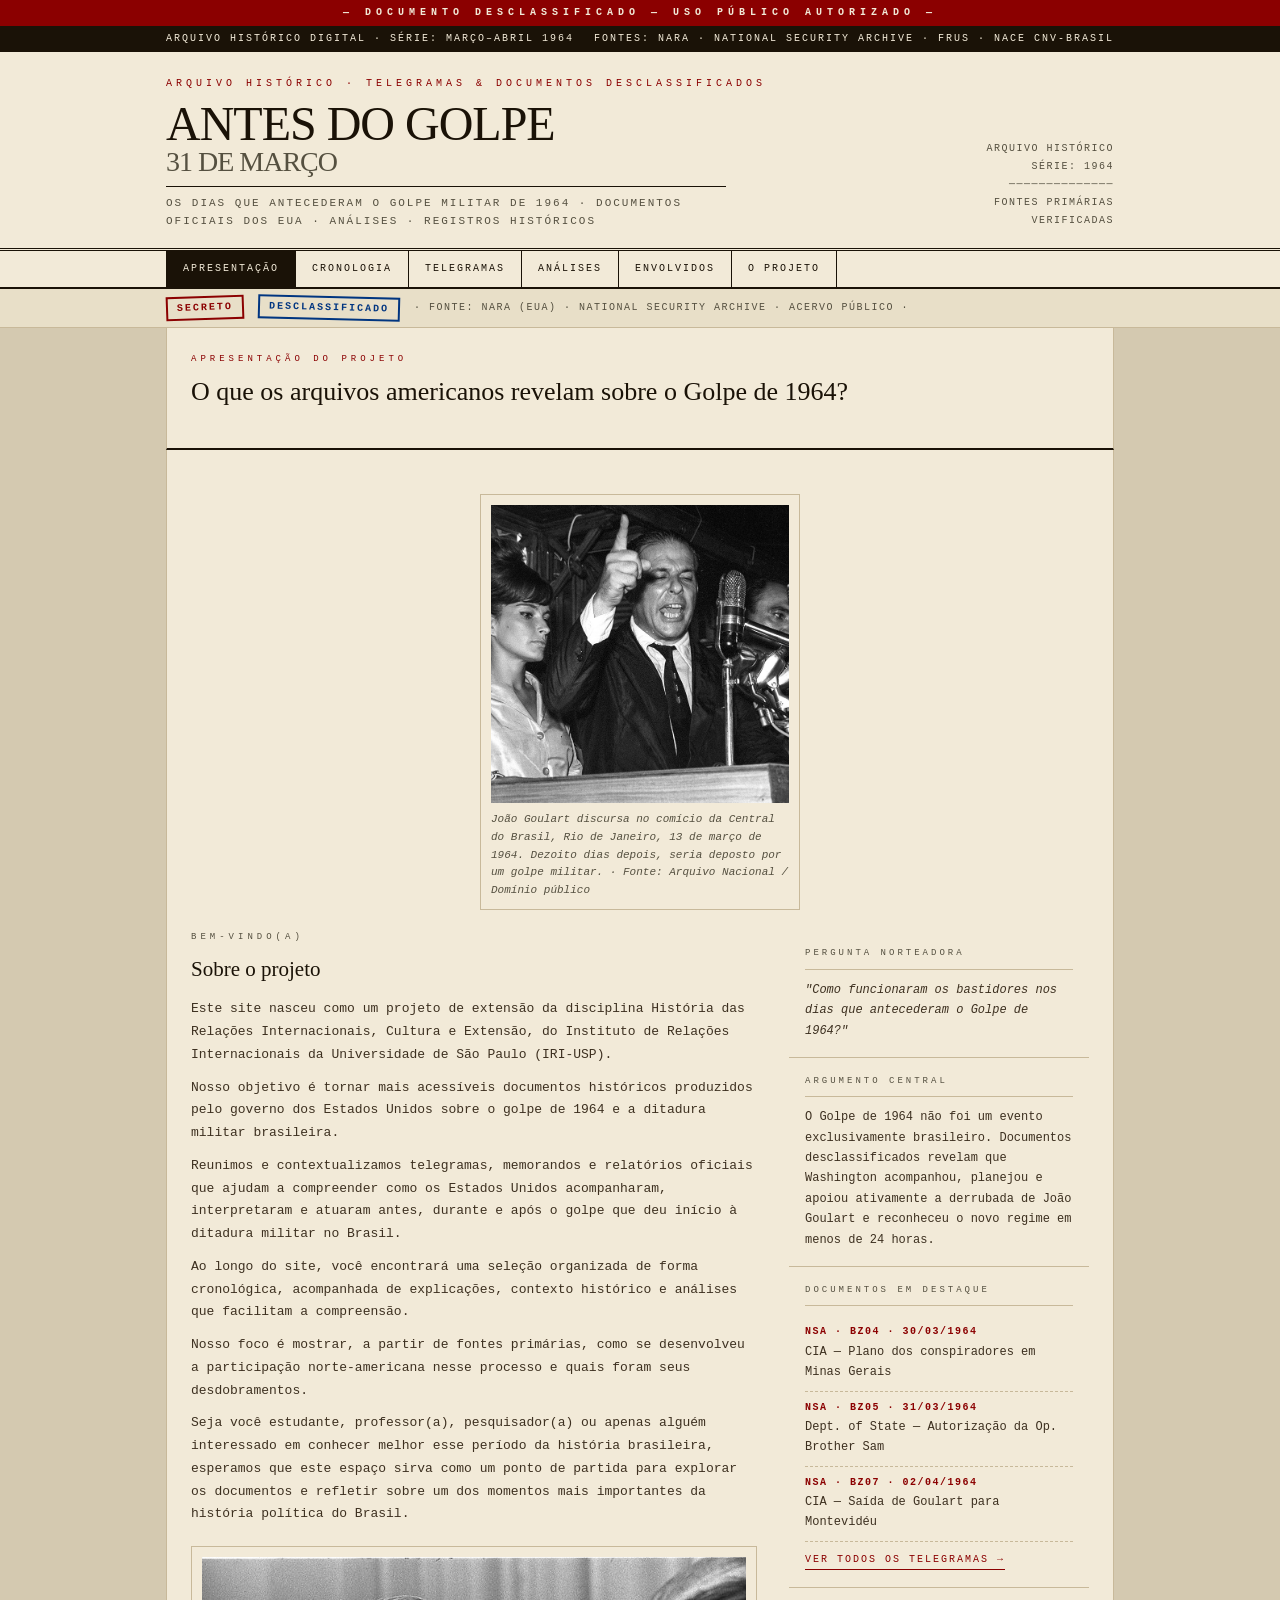
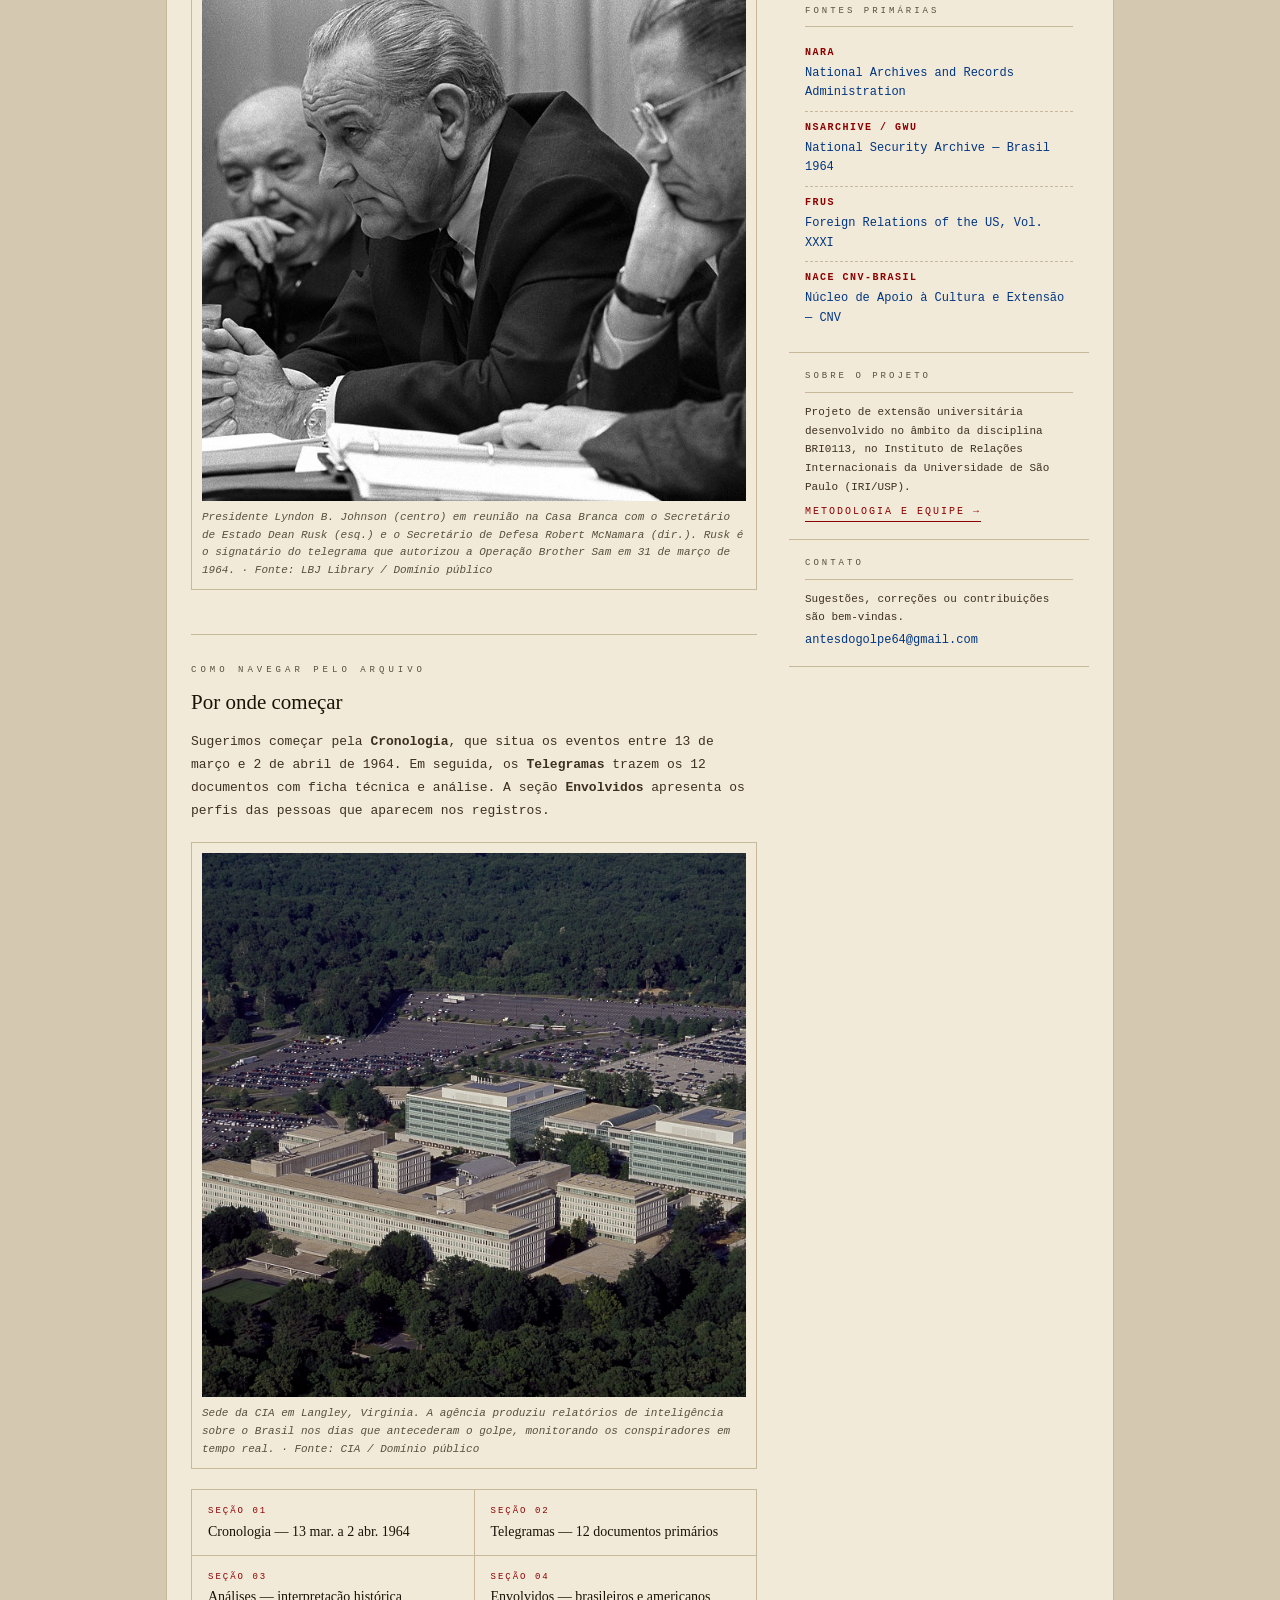
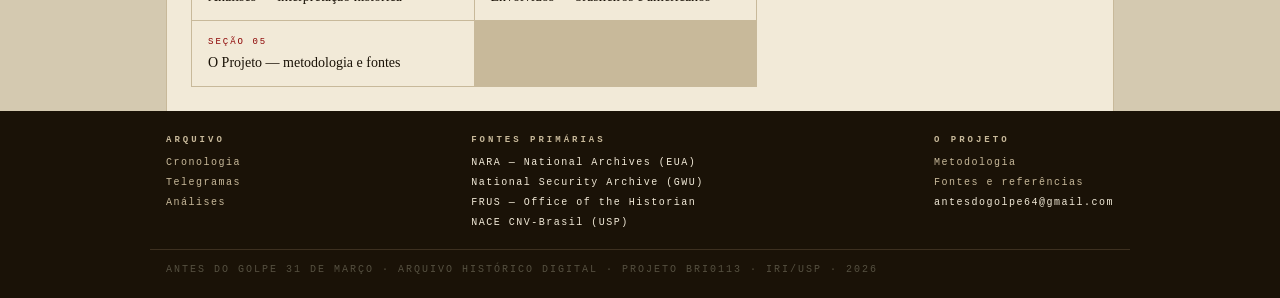
==== commit a775f78f: "Add files via upload" ====
--- a/index.html
+++ b/index.html
@@ -47,12 +47,16 @@
 </div>
 
 <div class="container">
-  <div class="sobre-hero">
+  <div class="page-header">
     <div class="sobre-hero-label">Apresentação do projeto</div>
-    <div class="sobre-hero-title">O que os arquivos americanos revelam sobre o Golpe de 1964?</div>
-    <img class="sobre-img" src="imagens/goulart-comicio.png" alt="João Goulart discursa no comício da Central do Brasil, 13 de março de 1964">
-    <p class="img-caption">João Goulart discursa no comício da Central do Brasil, Rio de Janeiro, 13 de março de 1964. Dezoito dias depois, seria deposto por um golpe militar. · Fonte: Arquivo Nacional / Domínio público</p>
+    <h1 class="sobre-hero-title">O que os arquivos americanos revelam sobre o Golpe de 1964?</h1>
   </div>
+
+  <div class="page-content">
+    <figure class="sobre-figure sobre-figure-hero">
+      <div class="sobre-img-wrap"><img class="sobre-img" src="imagens/goulart-comicio.png" alt="João Goulart discursa no comício da Central do Brasil, 13 de março de 1964"></div>
+      <figcaption class="img-caption">João Goulart discursa no comício da Central do Brasil, Rio de Janeiro, 13 de março de 1964. Dezoito dias depois, seria deposto por um golpe militar. · Fonte: Arquivo Nacional / Domínio público</figcaption>
+    </figure>
 
   <div class="sobre-grid">
     <main class="sobre-main">
@@ -66,16 +70,20 @@
         <p>Ao longo do site, você encontrará uma seleção organizada de forma cronológica, acompanhada de explicações, contexto histórico e análises que facilitam a compreensão.</p>
         <p>Nosso foco é mostrar, a partir de fontes primárias, como se desenvolveu a participação norte-americana nesse processo e quais foram seus desdobramentos.</p>
         <p>Seja você estudante, professor(a), pesquisador(a) ou apenas alguém interessado em conhecer melhor esse período da história brasileira, esperamos que este espaço sirva como um ponto de partida para explorar os documentos e refletir sobre um dos momentos mais importantes da história política do Brasil.</p>
-        <img class="sobre-img" src="imagens/lbj-rusk.png" alt="Presidente Lyndon B. Johnson em reunião na Casa Branca com Dean Rusk e Robert McNamara" style="margin-top:16px;">
-        <p class="img-caption">Presidente Lyndon B. Johnson (centro) em reunião na Casa Branca com o Secretário de Estado Dean Rusk (esq.) e o Secretário de Defesa Robert McNamara (dir.). Rusk é o signatário do telegrama que autorizou a Operação Brother Sam em 31 de março de 1964. · Fonte: LBJ Library / Domínio público</p>
+        <figure class="sobre-figure">
+          <div class="sobre-img-wrap"><img class="sobre-img" src="imagens/lbj-rusk.png" alt="Presidente Lyndon B. Johnson em reunião na Casa Branca com Dean Rusk e Robert McNamara"></div>
+          <figcaption class="img-caption">Presidente Lyndon B. Johnson (centro) em reunião na Casa Branca com o Secretário de Estado Dean Rusk (esq.) e o Secretário de Defesa Robert McNamara (dir.). Rusk é o signatário do telegrama que autorizou a Operação Brother Sam em 31 de março de 1964. · Fonte: LBJ Library / Domínio público</figcaption>
+        </figure>
       </div>
 
       <div class="sobre-section">
         <div class="sobre-section-label">Como navegar pelo arquivo</div>
         <h2>Por onde começar</h2>
         <p>Sugerimos começar pela <strong>Cronologia</strong>, que situa os eventos entre 13 de março e 2 de abril de 1964. Em seguida, os <strong>Telegramas</strong> trazem os 12 documentos com ficha técnica e análise. A seção <strong>Envolvidos</strong> apresenta os perfis das pessoas que aparecem nos registros.</p>
-        <img class="sobre-img" src="imagens/cia-langley.png" alt="Sede da CIA em Langley, Virginia" style="margin-top:16px;margin-bottom:6px;">
-        <p class="img-caption">Sede da CIA em Langley, Virginia. A agência produziu relatórios de inteligência sobre o Brasil nos dias que antecederam o golpe, monitorando os conspiradores em tempo real. · Fonte: CIA / Domínio público</p>
+        <figure class="sobre-figure">
+          <div class="sobre-img-wrap"><img class="sobre-img" src="imagens/cia-langley.png" alt="Sede da CIA em Langley, Virginia"></div>
+          <figcaption class="img-caption">Sede da CIA em Langley, Virginia. A agência produziu relatórios de inteligência sobre o Brasil nos dias que antecederam o golpe, monitorando os conspiradores em tempo real. · Fonte: CIA / Domínio público</figcaption>
+        </figure>
         <div class="nav-grid">
           <a class="nav-grid-item" href="pages/cronologia.html">
             <div class="nav-grid-label">Seção 01</div>
@@ -137,6 +145,7 @@
       </div>
     </aside>
   </div>
+  </div>
 </div>
 
 <footer class="site-footer">
--- a/css/style.css
+++ b/css/style.css
@@ -566,18 +566,34 @@
   color: var(--tinta);
   margin-bottom: 16px;
 }
+.sobre-figure {
+  background: var(--papel);
+  border: 1px solid var(--papel-borda);
+  padding: 10px;
+  margin: 20px 0;
+}
+.sobre-figure-hero {
+  max-width: 320px;
+  margin-left: auto;
+  margin-right: auto;
+}
+.sobre-img-wrap {
+  aspect-ratio: 1 / 1;
+  overflow: hidden;
+  background: var(--papel-escuro);
+}
 .sobre-img {
   width: 100%;
+  height: 100%;
+  object-fit: cover;
   display: block;
-  border: 1px solid var(--papel-borda);
 }
 .img-caption {
   font-size: 11px;
   font-style: italic;
   line-height: 1.6;
   color: var(--cinza);
-  margin-top: 6px;
-  margin-bottom: 24px;
+  margin-top: 8px;
 }
 .sobre-grid {
   display: grid;
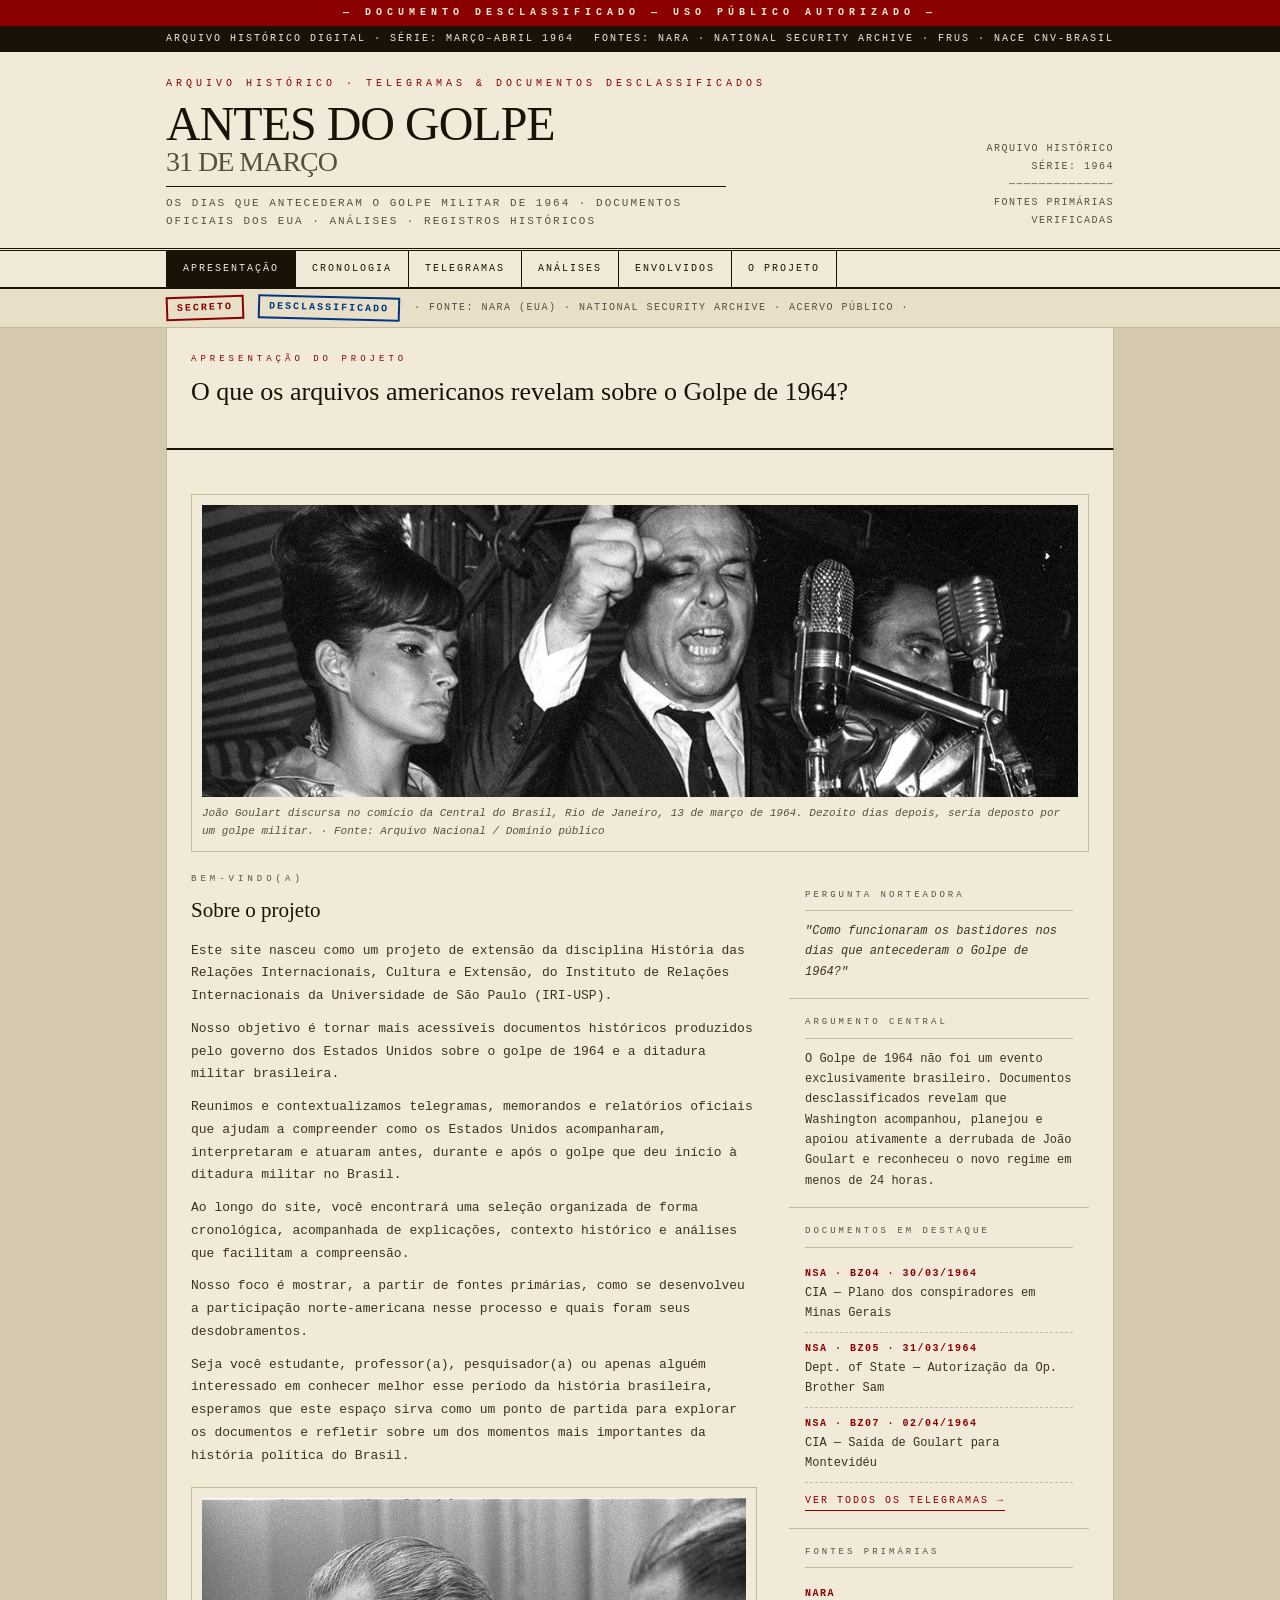
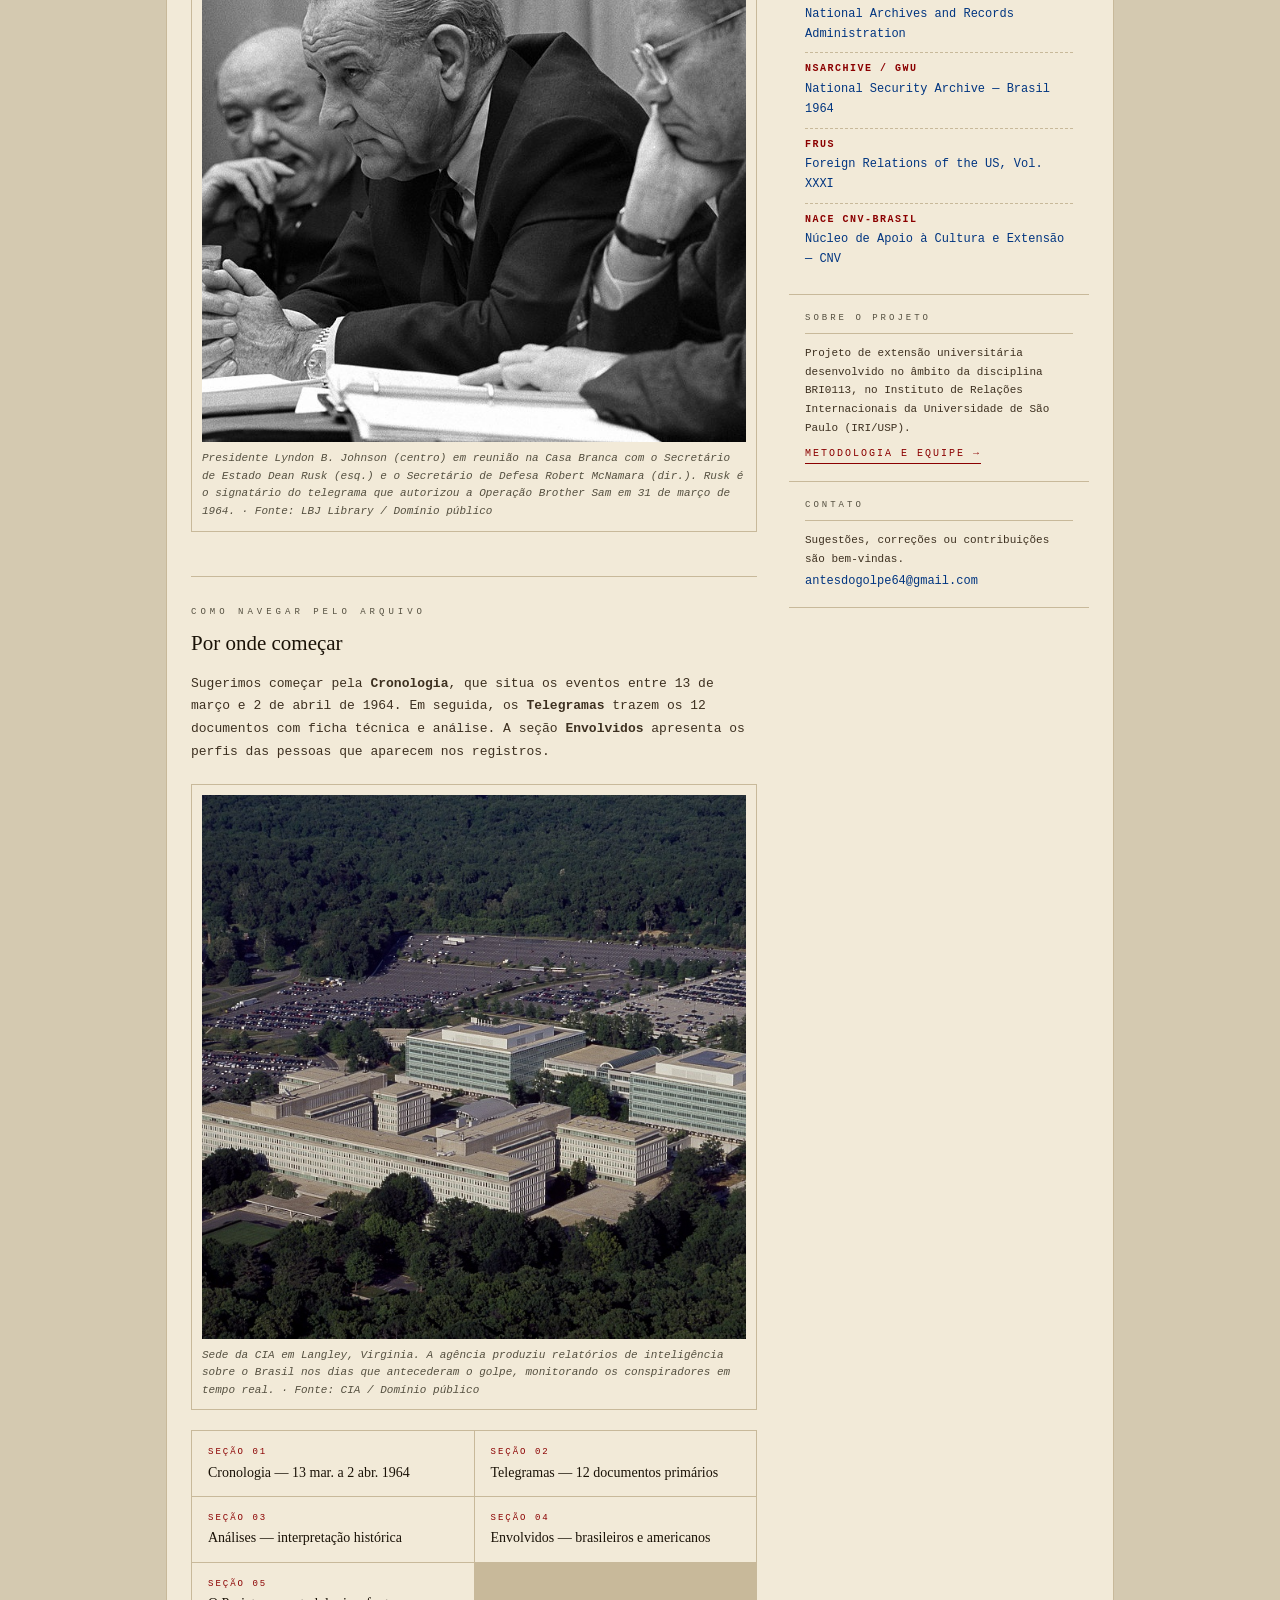
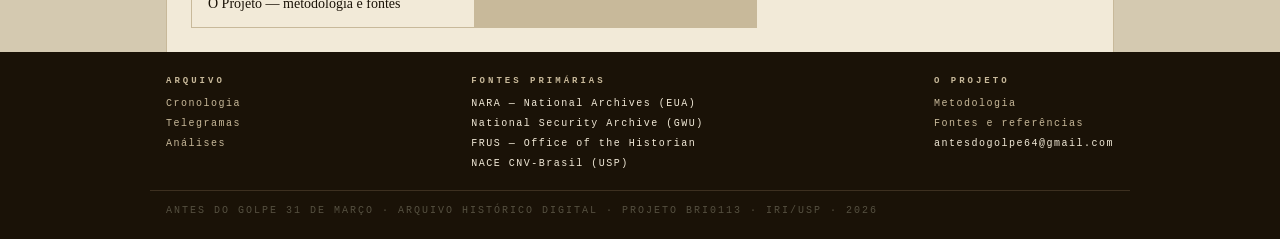
==== commit 8a246a2b: "Add files via upload" ====
--- a/index.html
+++ b/index.html
@@ -4,7 +4,7 @@
   <meta charset="UTF-8">
   <meta name="viewport" content="width=device-width, initial-scale=1.0">
   <title>Antes do Golpe — Os EUA e o Golpe de 1964</title>
-  <link rel="stylesheet" href="css/style.css">
+  <link rel="stylesheet" href="css/style.css?v=2">
 </head>
 <body>
 
@@ -54,7 +54,7 @@
 
   <div class="page-content">
     <figure class="sobre-figure sobre-figure-hero">
-      <div class="sobre-img-wrap"><img class="sobre-img" src="imagens/goulart-comicio.png" alt="João Goulart discursa no comício da Central do Brasil, 13 de março de 1964"></div>
+      <div class="sobre-img-wrap" style="aspect-ratio:3/1;"><img class="sobre-img" src="imagens/goulart-comicio.png" alt="João Goulart discursa no comício da Central do Brasil, 13 de março de 1964" style="object-position:center 25%;"></div>
       <figcaption class="img-caption">João Goulart discursa no comício da Central do Brasil, Rio de Janeiro, 13 de março de 1964. Dezoito dias depois, seria deposto por um golpe militar. · Fonte: Arquivo Nacional / Domínio público</figcaption>
     </figure>
 
--- a/css/style.css
+++ b/css/style.css
@@ -573,10 +573,10 @@
   margin: 20px 0;
 }
 .sobre-figure-hero {
-  max-width: 320px;
-  margin-left: auto;
-  margin-right: auto;
-}
+  max-width: 100%;
+}
+.sobre-figure-hero .sobre-img-wrap { aspect-ratio: 3 / 1; background: var(--papel-escuro); }
+.sobre-figure-hero .sobre-img { height: 100%; object-fit: cover; object-position: center 25%; }
 .sobre-img-wrap {
   aspect-ratio: 1 / 1;
   overflow: hidden;
